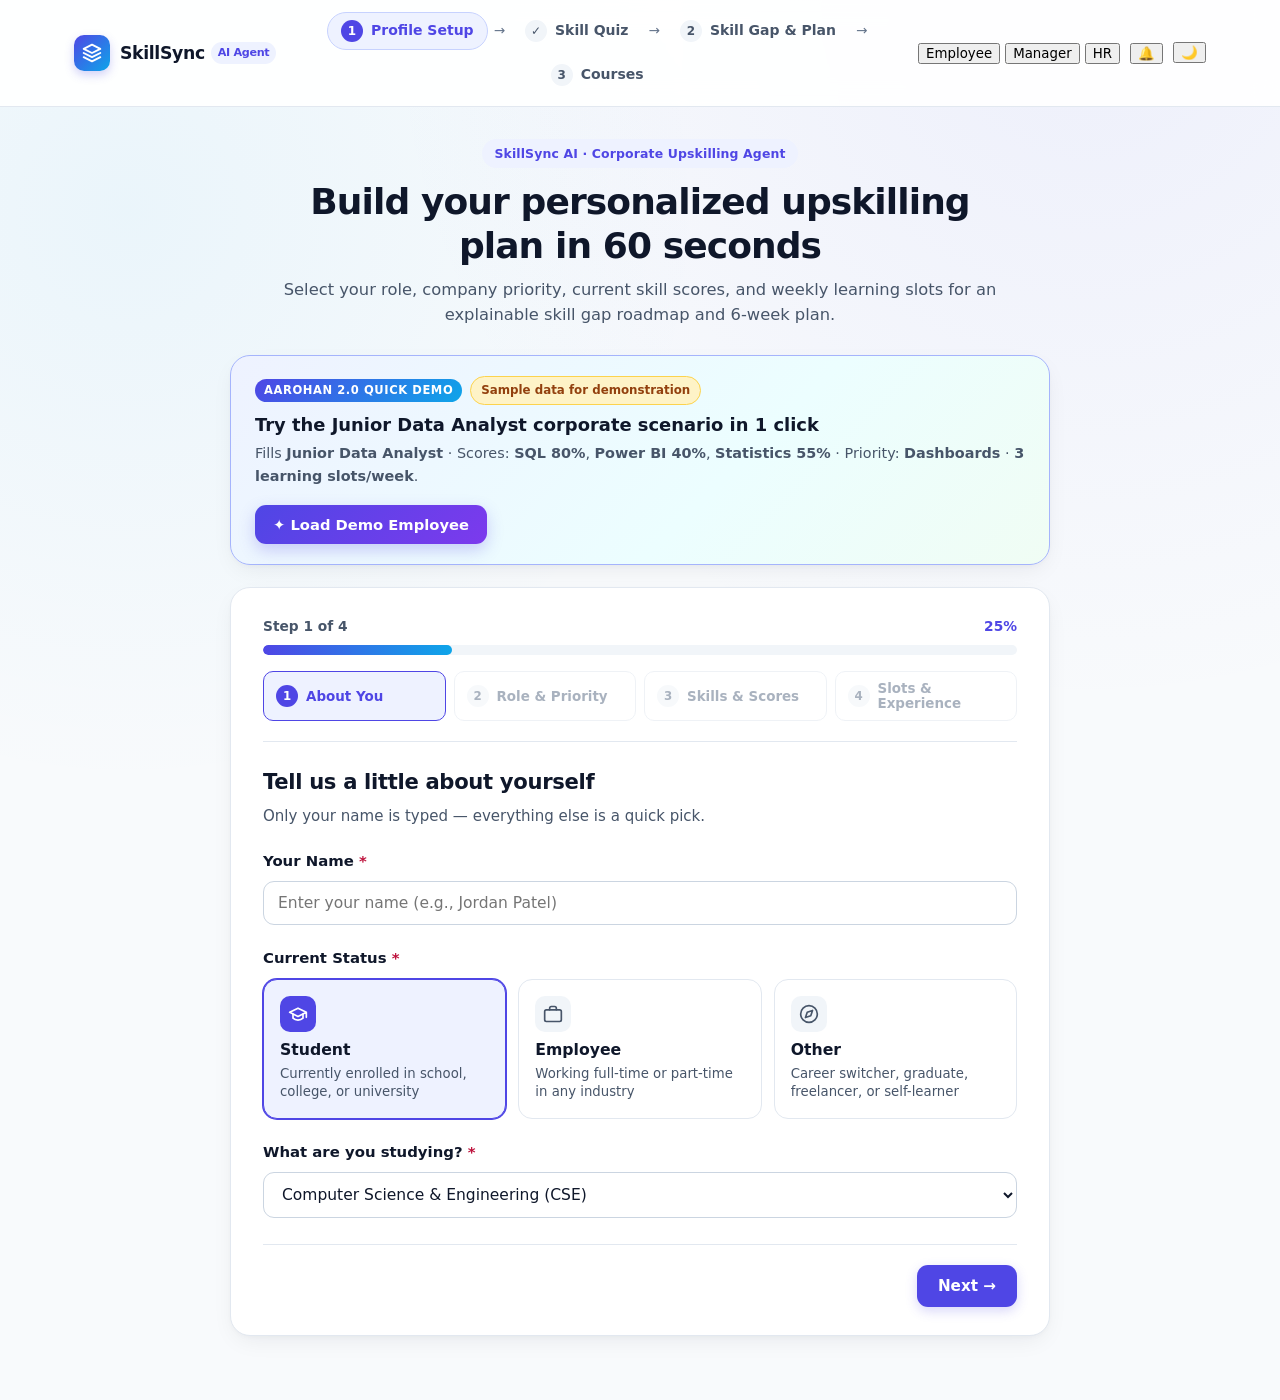
==== index.html @ c76c7904 "Initial commit" ====
<!DOCTYPE html>
<html lang="en">
  <head>
    <meta charset="UTF-8" />
    <meta name="viewport" content="width=device-width, initial-scale=1.0" />
    <title>Profile Setup — SkillSync AI</title>
    <link rel="stylesheet" href="css/styles.css" />
  </head>
  <body data-page="profile">
    <header id="app-navbar" class="app-navbar"></header>

    <main class="page-shell">
      <section class="hero-intro hero-compact">
        <div class="hero-badge">SkillSync AI · Corporate Upskilling Agent</div>
        <h1>Build your personalized upskilling plan in 60 seconds</h1>
        <p class="hero-subtitle">
          Select your role, company priority, current skill scores, and weekly learning slots
          for an explainable skill gap roadmap and 6-week plan.
        </p>
      </section>

      <!-- Demo Scenario Banner (Stage 1) -->
      <section class="demo-banner card" aria-label="Quick Demo Employee Loader">
        <div class="demo-banner-info">
          <div class="demo-banner-badges">
            <span class="demo-pill">AAROHAN 2.0 Quick Demo</span>
            <span class="sample-label-tag">Sample data for demonstration</span>
          </div>
          <h2>Try the Junior Data Analyst corporate scenario in 1 click</h2>
          <p>
            Fills <strong>Junior Data Analyst</strong> · Scores:
            <strong>SQL 80%</strong>, <strong>Power BI 40%</strong>, <strong>Statistics 55%</strong> ·
            Priority: <strong>Dashboards</strong> · <strong>3 learning slots/week</strong>.
          </p>
        </div>
        <div class="demo-banner-actions">
          <button type="button" id="btn-load-demo-employee" class="btn-demo">
            ✦ Load Demo Employee
          </button>
          <a href="quiz.html" id="btn-verify-skills-top" class="btn-secondary" hidden>
            ✓ Verify my skills
          </a>
          <a href="analyzer.html" id="btn-demo-go-gap" class="btn-primary" hidden>
            View Skill Gap &amp; Plan →
          </a>
        </div>
      </section>

      <section class="wizard-card card" aria-label="Profile Setup Wizard">
        <div class="wizard-header">
          <div class="wizard-progress-meta">
            <span id="wizard-step-counter" class="wizard-step-counter">Step 1 of 4</span>
            <span id="wizard-progress-pct" class="wizard-progress-pct">25%</span>
          </div>
          <div
            class="progress-track"
            role="progressbar"
            aria-valuemin="0"
            aria-valuemax="100"
            aria-valuenow="25"
            id="wizard-progressbar"
          >
            <div class="progress-fill" id="wizard-progress-fill" style="width: 25%"></div>
          </div>

          <div class="wizard-tabs" id="wizard-tabs" role="tablist">
            <button type="button" class="wizard-tab is-active" data-step="1">
              <span class="tab-dot">1</span>
              <span>About You</span>
            </button>
            <button type="button" class="wizard-tab" data-step="2">
              <span class="tab-dot">2</span>
              <span>Role &amp; Priority</span>
            </button>
            <button type="button" class="wizard-tab" data-step="3">
              <span class="tab-dot">3</span>
              <span>Skills &amp; Scores</span>
            </button>
            <button type="button" class="wizard-tab" data-step="4">
              <span class="tab-dot">4</span>
              <span>Slots &amp; Experience</span>
            </button>
          </div>
        </div>

        <form id="profile-wizard-form" novalidate>
          <!-- STEP 1: Name, Status & Conditional Background -->
          <div class="wizard-panel is-active" data-panel="1">
            <div class="panel-heading">
              <h2>Tell us a little about yourself</h2>
              <p>Only your name is typed — everything else is a quick pick.</p>
            </div>

            <div class="form-group">
              <label for="input-name" class="field-label">Your Name <span class="req">*</span></label>
              <input
                type="text"
                id="input-name"
                name="name"
                class="text-input"
                placeholder="Enter your name (e.g., Jordan Patel)"
                autocomplete="name"
                maxlength="80"
                required
              />
            </div>

            <div class="form-group">
              <span class="field-label">Current Status <span class="req">*</span></span>
              <div id="status-options" class="option-grid option-grid-3"></div>
            </div>

            <div class="form-group" id="background-group">
              <label for="select-background" id="background-label" class="field-label">
                What are you studying? <span class="req">*</span>
              </label>
              <select id="select-background" class="select-input" required></select>
            </div>
          </div>

          <!-- STEP 2: Target Career Role & Company Priority -->
          <div class="wizard-panel" data-panel="2" hidden>
            <div class="panel-heading">
              <h2>Target role &amp; company priority</h2>
              <p>Choose your role aim and the business priority your upskilling supports.</p>
            </div>

            <div class="form-grid-2">
              <div class="form-group">
                <label for="select-role" class="field-label">
                  Career Aim / Target Role <span class="req">*</span>
                </label>
                <select id="select-role" class="select-input" required></select>
              </div>

              <div class="form-group">
                <label for="select-priority" class="field-label">
                  Company Priority <span class="req">*</span>
                </label>
                <select id="select-priority" class="select-input" required></select>
              </div>
            </div>

            <div id="role-preview-card" class="role-preview-card" aria-live="polite"></div>
          </div>

          <!-- STEP 3: Current Skills (Chips) & Scores -->
          <div class="wizard-panel" data-panel="3" hidden>
            <div class="panel-heading">
              <h2>Select your current skills &amp; score each</h2>
              <p>
                Tap skills you already use, then rate 1–5 stars (20%–100%). Starting from zero?
                Just skip or choose &ldquo;Starting from scratch&rdquo;.
              </p>
            </div>

            <div class="skill-toolbar">
              <div id="skill-category-filters" class="filter-pills"></div>
              <button type="button" id="btn-clear-skills" class="btn-ghost-sm">
                Starting from scratch (0 skills)
              </button>
            </div>

            <div id="skills-chip-grid" class="skills-chip-grid"></div>

            <div class="ratings-section">
              <div class="ratings-header">
                <h3>Rate Your Selected Skills (1–5 / %)</h3>
                <span class="ratings-scale-hint">1 = 20% · 3 = 60% · 4 = 80% · 5 = 100%</span>
              </div>
              <div id="selected-ratings-list" class="ratings-list"></div>
            </div>
          </div>

          <!-- STEP 4: Experience & Learning Slots -->
          <div class="wizard-panel" data-panel="4" hidden>
            <div class="panel-heading">
              <h2>Experience &amp; weekly learning slots</h2>
              <p>SkillSync AI schedules your multi-week plan around your weekly learning slots.</p>
            </div>

            <div class="form-group">
              <span class="field-label">Years of Experience <span class="req">*</span></span>
              <div id="experience-options" class="option-grid option-grid-2"></div>
            </div>

            <div class="form-group">
              <span class="field-label">Learning Slots per Week <span class="req">*</span></span>
              <div id="slots-options" class="option-grid option-grid-2"></div>
            </div>

            <div id="wizard-summary-preview" class="summary-preview"></div>
          </div>

          <div id="wizard-error" class="form-error" role="alert" hidden></div>

          <div class="wizard-footer">
            <button type="button" id="btn-prev" class="btn-secondary" hidden>
              ← Back
            </button>
            <div class="wizard-footer-spacer"></div>
            <button type="button" id="btn-save-and-verify" class="btn-secondary" hidden>
              ✓ Save &amp; Verify my skills
            </button>
            <button type="button" id="btn-next" class="btn-primary">
              Next →
            </button>
          </div>
        </form>
      </section>
    </main>

    <script src="js/data.js"></script>
    <script src="js/storage.js"></script>
    <script src="js/engine.js"></script>
    <script src="js/nav.js"></script>
    <script src="js/page-profile.js"></script>
  </body>
</html>
---- css/styles.css ----
/* ==========================================================================
   SkillPath AI — Clean, Modern, Card-Based Design System
   ========================================================================== */

:root {
  --bg: #f8fafc;
  --surface: #ffffff;
  --surface-subtle: #f1f5f9;
  --surface-indigo: #eef2ff;
  --border: #e2e8f0;
  --border-strong: #cbd5e1;

  --text: #0f172a;
  --text-secondary: #475569;
  --text-muted: #64748b;

  --primary: #4f46e5;
  --primary-hover: #4338ca;
  --primary-soft: #eef2ff;
  --accent-sky: #0ea5e9;

  --strong-fg: #047857;
  --strong-bg: #ecfdf5;
  --strong-border: #a7f3d0;

  --warn-fg: #b45309;
  --warn-bg: #fffbeb;
  --warn-border: #fde68a;

  --missing-fg: #be123c;
  --missing-bg: #fff1f2;
  --missing-border: #fecdd3;

  --shadow-sm: 0 1px 2px rgba(15, 23, 42, 0.05);
  --shadow-md: 0 8px 24px -6px rgba(15, 23, 42, 0.08),
    0 2px 6px -2px rgba(15, 23, 42, 0.04);
  --radius-sm: 10px;
  --radius-md: 14px;
  --radius-lg: 20px;

  --font-sans: "Plus Jakarta Sans", "Inter", system-ui, -apple-system,
    BlinkMacSystemFont, "Segoe UI", Roboto, sans-serif;
}

*,
*::before,
*::after {
  box-sizing: border-box;
}

html {
  scroll-behavior: smooth;
}

body {
  margin: 0;
  font-family: var(--font-sans);
  color: var(--text);
  background: radial-gradient(
      circle at 85% 0%,
      rgba(99, 102, 241, 0.07),
      transparent 40%
    ),
    radial-gradient(
      circle at 10% 15%,
      rgba(14, 165, 233, 0.06),
      transparent 35%
    ),
    var(--bg);
  min-height: 100vh;
  line-height: 1.55;
  -webkit-font-smoothing: antialiased;
}

a {
  color: inherit;
}

button,
input,
select {
  font-family: inherit;
}

button:focus-visible,
a:focus-visible,
input:focus-visible,
select:focus-visible {
  outline: 2px solid var(--primary);
  outline-offset: 2px;
}

[hidden] {
  display: none !important;
}

/* ==========================================================================
   Top Navbar & Stepper
   ========================================================================== */

.app-navbar {
  position: sticky;
  top: 0;
  z-index: 40;
  background: rgba(255, 255, 255, 0.92);
  backdrop-filter: blur(12px);
  border-bottom: 1px solid var(--border);
}

.navbar-inner {
  max-width: 1180px;
  margin: 0 auto;
  padding: 12px 24px;
  display: flex;
  align-items: center;
  justify-content: space-between;
  gap: 16px;
}

.brand-link {
  display: inline-flex;
  align-items: center;
  gap: 10px;
  text-decoration: none;
  flex-shrink: 0;
}

.brand-mark {
  width: 36px;
  height: 36px;
  border-radius: 10px;
  background: linear-gradient(135deg, var(--primary), var(--accent-sky));
  color: #ffffff;
  display: grid;
  place-items: center;
  box-shadow: 0 4px 10px rgba(79, 70, 229, 0.25);
}

.brand-text {
  display: inline-flex;
  align-items: center;
  gap: 6px;
  font-size: 1.08rem;
  letter-spacing: -0.02em;
}

.brand-badge {
  font-size: 0.7rem;
  font-weight: 700;
  padding: 2px 7px;
  border-radius: 999px;
  background: var(--primary-soft);
  color: var(--primary);
}

.page-stepper {
  display: flex;
  align-items: center;
  gap: 6px;
  flex-wrap: wrap;
  justify-content: center;
}

.stepper-link {
  display: inline-flex;
  align-items: center;
  gap: 8px;
  padding: 7px 13px;
  border-radius: 999px;
  text-decoration: none;
  font-size: 0.875rem;
  font-weight: 600;
  color: var(--text-secondary);
  border: 1px solid transparent;
  transition: all 0.16s ease;
}

.stepper-link:hover {
  background: var(--surface-subtle);
  color: var(--text);
}

.stepper-link.is-active {
  background: var(--primary-soft);
  color: var(--primary);
  border-color: #c7d2fe;
}

.stepper-num {
  width: 22px;
  height: 22px;
  border-radius: 50%;
  display: grid;
  place-items: center;
  font-size: 0.75rem;
  font-weight: 700;
  background: var(--surface-subtle);
  color: var(--text-secondary);
}

.stepper-link.is-active .stepper-num {
  background: var(--primary);
  color: #ffffff;
}

.stepper-link.is-done .stepper-num {
  background: var(--strong-bg);
  color: var(--strong-fg);
  border: 1px solid var(--strong-border);
}

.stepper-arrow {
  color: var(--text-muted);
  font-size: 0.85rem;
  user-select: none;
}

.nav-actions {
  display: flex;
  align-items: center;
  gap: 10px;
  flex-shrink: 0;
}

.nav-user-pill {
  display: inline-flex;
  align-items: center;
  gap: 7px;
  padding: 6px 12px;
  border-radius: 999px;
  background: var(--surface-subtle);
  font-size: 0.8rem;
  font-weight: 600;
  color: var(--text-secondary);
  max-width: 220px;
  white-space: nowrap;
  overflow: hidden;
  text-overflow: ellipsis;
}

.nav-user-pill.is-muted {
  color: var(--text-muted);
  font-weight: 500;
}

.nav-user-dot {
  width: 8px;
  height: 8px;
  border-radius: 50%;
  background: #10b981;
  flex-shrink: 0;
}

/* ==========================================================================
   Layout Shell & Cards
   ========================================================================== */

.page-shell {
  max-width: 1180px;
  margin: 0 auto;
  padding: 32px 24px 64px;
}

.card {
  background: var(--surface);
  border: 1px solid var(--border);
  border-radius: var(--radius-lg);
  box-shadow: var(--shadow-sm);
}

.hero-intro {
  text-align: center;
  max-width: 720px;
  margin: 0 auto 28px;
}

.hero-intro h1 {
  margin: 12px 0 10px;
  font-size: clamp(1.65rem, 3vw, 2.25rem);
  line-height: 1.2;
  letter-spacing: -0.025em;
}

.hero-subtitle {
  margin: 0;
  color: var(--text-secondary);
  font-size: 1.02rem;
}

.hero-badge {
  display: inline-flex;
  align-items: center;
  gap: 6px;
  padding: 5px 12px;
  border-radius: 999px;
  background: var(--primary-soft);
  color: var(--primary);
  font-size: 0.78rem;
  font-weight: 700;
  letter-spacing: 0.01em;
}

.page-header-row {
  display: flex;
  align-items: flex-end;
  justify-content: space-between;
  gap: 20px;
  margin-bottom: 24px;
  flex-wrap: wrap;
}

.page-header-row h1 {
  margin: 10px 0 6px;
  font-size: clamp(1.55rem, 2.6vw, 2.1rem);
  line-height: 1.2;
  letter-spacing: -0.025em;
}

.page-lead {
  margin: 0;
  color: var(--text-secondary);
  font-size: 0.98rem;
}

.header-cta-group {
  display: flex;
  align-items: center;
  gap: 10px;
  flex-wrap: wrap;
}

/* ==========================================================================
   Buttons
   ========================================================================== */

.btn-primary,
.btn-secondary,
.btn-ghost-sm {
  display: inline-flex;
  align-items: center;
  justify-content: center;
  gap: 8px;
  border-radius: 11px;
  font-weight: 600;
  cursor: pointer;
  text-decoration: none;
  transition: all 0.16s ease;
  border: 1px solid transparent;
}

.btn-primary {
  background: var(--primary);
  color: #ffffff;
  padding: 11px 20px;
  font-size: 0.95rem;
  box-shadow: 0 4px 12px rgba(79, 70, 229, 0.22);
}

.btn-primary:hover:not(:disabled) {
  background: var(--primary-hover);
  transform: translateY(-1px);
}

.btn-primary:disabled {
  opacity: 0.65;
  cursor: wait;
}

.btn-secondary {
  background: var(--surface);
  color: var(--text);
  border-color: var(--border-strong);
  padding: 10px 18px;
  font-size: 0.93rem;
}

.btn-secondary:hover {
  background: var(--surface-subtle);
}

.btn-ghost-sm {
  background: transparent;
  color: var(--text-secondary);
  padding: 7px 12px;
  font-size: 0.84rem;
  border-color: var(--border);
}

.btn-ghost-sm:hover {
  background: var(--surface-subtle);
  color: var(--text);
}

/* ==========================================================================
   Progress Bars
   ========================================================================== */

.progress-track {
  width: 100%;
  height: 10px;
  border-radius: 999px;
  background: var(--surface-subtle);
  overflow: hidden;
}

.progress-track-lg {
  height: 12px;
}

.progress-fill {
  height: 100%;
  border-radius: 999px;
  background: linear-gradient(90deg, var(--primary), var(--accent-sky));
  transition: width 0.35s cubic-bezier(0.22, 1, 0.36, 1);
}

.progress-fill-emerald {
  background: linear-gradient(90deg, #10b981, #0ea5e9);
}

/* ==========================================================================
   Page 1: Wizard & Form Controls
   ========================================================================== */

.wizard-card {
  max-width: 820px;
  margin: 0 auto;
  padding: 28px 32px;
  box-shadow: var(--shadow-md);
}

.wizard-header {
  padding-bottom: 20px;
  margin-bottom: 24px;
  border-bottom: 1px solid var(--border);
}

.wizard-progress-meta {
  display: flex;
  justify-content: space-between;
  align-items: center;
  margin-bottom: 8px;
  font-size: 0.86rem;
  font-weight: 700;
}

.wizard-step-counter {
  color: var(--text-secondary);
}

.wizard-progress-pct {
  color: var(--primary);
  font-variant-numeric: tabular-nums;
}

.wizard-tabs {
  display: grid;
  grid-template-columns: repeat(4, 1fr);
  gap: 8px;
  margin-top: 16px;
}

.wizard-tab {
  display: flex;
  align-items: center;
  gap: 8px;
  padding: 9px 12px;
  border-radius: 10px;
  border: 1px solid var(--border);
  background: var(--surface);
  color: var(--text-muted);
  font-size: 0.84rem;
  font-weight: 600;
  cursor: pointer;
  transition: all 0.15s ease;
  text-align: left;
}

.wizard-tab:disabled {
  opacity: 0.55;
  cursor: not-allowed;
}

.wizard-tab.is-active {
  border-color: var(--primary);
  background: var(--primary-soft);
  color: var(--primary);
}

.wizard-tab.is-complete {
  border-color: var(--strong-border);
  background: var(--strong-bg);
  color: var(--strong-fg);
}

.tab-dot {
  width: 22px;
  height: 22px;
  border-radius: 50%;
  background: var(--surface-subtle);
  display: grid;
  place-items: center;
  font-size: 0.74rem;
  flex-shrink: 0;
}

.wizard-tab.is-active .tab-dot {
  background: var(--primary);
  color: #ffffff;
}

.wizard-tab.is-complete .tab-dot {
  background: var(--strong-fg);
  color: #ffffff;
}

.panel-heading {
  margin-bottom: 22px;
}

.panel-heading h2 {
  margin: 0 0 6px;
  font-size: 1.32rem;
  letter-spacing: -0.015em;
}

.panel-heading p {
  margin: 0;
  color: var(--text-secondary);
  font-size: 0.94rem;
}

.form-group {
  margin-bottom: 22px;
}

.field-label {
  display: block;
  margin-bottom: 8px;
  font-weight: 600;
  font-size: 0.93rem;
}

.req {
  color: var(--missing-fg);
}

.text-input,
.select-input {
  width: 100%;
  padding: 12px 14px;
  border-radius: 11px;
  border: 1px solid var(--border-strong);
  background: var(--surface);
  color: var(--text);
  font-size: 0.97rem;
  transition: border-color 0.15s ease, box-shadow 0.15s ease;
}

.text-input:focus,
.select-input:focus {
  border-color: var(--primary);
  box-shadow: 0 0 0 3px rgba(79, 70, 229, 0.12);
  outline: none;
}

.option-grid {
  display: grid;
  gap: 12px;
}

.option-grid-3 {
  grid-template-columns: repeat(3, 1fr);
}

.option-grid-2 {
  grid-template-columns: repeat(2, 1fr);
}

.choice-card {
  display: flex;
  flex-direction: column;
  align-items: flex-start;
  gap: 6px;
  padding: 16px;
  border-radius: var(--radius-md);
  border: 1.5px solid var(--border);
  background: var(--surface);
  cursor: pointer;
  text-align: left;
  transition: all 0.15s ease;
}

.choice-card:hover {
  border-color: #a5b4fc;
  background: #fafbff;
}

.choice-card.is-selected {
  border-color: var(--primary);
  background: var(--primary-soft);
  box-shadow: 0 0 0 1px var(--primary);
}

.choice-card-compact {
  padding: 14px 16px;
}

.choice-icon {
  width: 36px;
  height: 36px;
  border-radius: 10px;
  background: var(--surface-subtle);
  color: var(--text-secondary);
  display: grid;
  place-items: center;
  margin-bottom: 2px;
}

.choice-card.is-selected .choice-icon {
  background: var(--primary);
  color: #ffffff;
}

.choice-title {
  font-weight: 700;
  font-size: 0.98rem;
  color: var(--text);
}

.choice-desc {
  font-size: 0.83rem;
  color: var(--text-secondary);
  line-height: 1.4;
}

/* Role preview card */
.role-preview-card {
  margin-top: 16px;
  padding: 18px 20px;
  border-radius: var(--radius-md);
  background: linear-gradient(135deg, #f8fafc, #eef2ff);
  border: 1px solid #c7d2fe;
}

.role-preview-top {
  display: flex;
  align-items: flex-start;
  justify-content: space-between;
  gap: 12px;
  margin-bottom: 12px;
}

.role-preview-top h3 {
  margin: 6px 0 4px;
  font-size: 1.12rem;
}

.role-preview-top p {
  margin: 0;
  color: var(--text-secondary);
  font-size: 0.9rem;
}

.role-skill-count {
  padding: 5px 11px;
  border-radius: 999px;
  background: #ffffff;
  border: 1px solid #c7d2fe;
  font-size: 0.8rem;
  font-weight: 700;
  color: var(--primary);
  white-space: nowrap;
}

.role-preview-skills {
  display: flex;
  flex-wrap: wrap;
  gap: 8px;
}

.preview-skill-pill {
  padding: 5px 10px;
  border-radius: 999px;
  background: #ffffff;
  border: 1px solid var(--border);
  font-size: 0.82rem;
  font-weight: 600;
}

.preview-skill-pill em {
  font-style: normal;
  color: var(--text-muted);
  font-weight: 500;
}

.ai-mini-badge {
  display: inline-block;
  font-size: 0.72rem;
  font-weight: 700;
  text-transform: uppercase;
  letter-spacing: 0.05em;
  color: var(--primary);
  background: #e0e7ff;
  padding: 3px 9px;
  border-radius: 999px;
}

/* Skills Chips & 1-5 Star Ratings */
.skill-toolbar {
  display: flex;
  align-items: center;
  justify-content: space-between;
  gap: 12px;
  flex-wrap: wrap;
  margin-bottom: 14px;
}

.filter-pills {
  display: flex;
  flex-wrap: wrap;
  gap: 6px;
}

.filter-pill {
  padding: 6px 12px;
  border-radius: 999px;
  border: 1px solid var(--border);
  background: var(--surface);
  color: var(--text-secondary);
  font-size: 0.82rem;
  font-weight: 600;
  cursor: pointer;
  transition: all 0.14s ease;
}

.filter-pill:hover {
  background: var(--surface-subtle);
}

.filter-pill.is-active {
  background: var(--text);
  color: #ffffff;
  border-color: var(--text);
}

.skills-chip-grid {
  display: flex;
  flex-wrap: wrap;
  gap: 9px;
  margin-bottom: 24px;
}

.skill-chip {
  display: inline-flex;
  align-items: center;
  gap: 7px;
  padding: 9px 14px;
  border-radius: 999px;
  border: 1.5px solid var(--border);
  background: var(--surface);
  color: var(--text);
  font-size: 0.88rem;
  font-weight: 600;
  cursor: pointer;
  transition: all 0.14s ease;
}

.skill-chip:hover {
  border-color: #a5b4fc;
  background: #fafbff;
}

.skill-chip.is-selected {
  background: var(--primary);
  color: #ffffff;
  border-color: var(--primary);
}

.chip-check {
  font-weight: 700;
  font-size: 0.85rem;
}

.chip-goal-dot {
  font-size: 0.72rem;
  color: #f59e0b;
}

.skill-chip.is-selected .chip-goal-dot {
  color: #fde68a;
}

.ratings-section {
  padding-top: 18px;
  border-top: 1px solid var(--border);
}

.ratings-header {
  display: flex;
  align-items: baseline;
  justify-content: space-between;
  gap: 10px;
  flex-wrap: wrap;
  margin-bottom: 12px;
}

.ratings-header h3 {
  margin: 0;
  font-size: 1rem;
}

.ratings-scale-hint {
  font-size: 0.82rem;
  color: var(--text-muted);
}

.ratings-list {
  display: flex;
  flex-direction: column;
  gap: 10px;
}

.ratings-empty {
  padding: 16px;
  border-radius: var(--radius-md);
  background: var(--surface-subtle);
  color: var(--text-secondary);
  font-size: 0.9rem;
}

.rating-row {
  display: flex;
  align-items: center;
  justify-content: space-between;
  gap: 12px;
  padding: 12px 16px;
  border-radius: var(--radius-md);
  border: 1px solid var(--border);
  background: #fcfdff;
  flex-wrap: wrap;
}

.rating-skill-info {
  display: flex;
  align-items: center;
  gap: 10px;
  flex-wrap: wrap;
}

.rating-skill-name {
  font-weight: 700;
  font-size: 0.95rem;
}

.rating-level-badge {
  font-size: 0.78rem;
  font-weight: 600;
  padding: 3px 9px;
  border-radius: 999px;
  background: var(--primary-soft);
  color: var(--primary);
  font-variant-numeric: tabular-nums;
}

.rating-controls {
  display: flex;
  align-items: center;
  gap: 10px;
}

.star-group {
  display: inline-flex;
  gap: 4px;
}

.star-btn {
  width: 34px;
  height: 34px;
  border-radius: 8px;
  border: 1px solid var(--border);
  background: var(--surface);
  color: #cbd5e1;
  font-size: 1.15rem;
  cursor: pointer;
  display: grid;
  place-items: center;
  transition: all 0.12s ease;
}

.star-btn:hover {
  border-color: #fbbf24;
  transform: scale(1.06);
}

.star-btn.is-filled {
  color: #f59e0b;
  background: #fffbeb;
  border-color: #fde68a;
}

.rating-remove-btn {
  width: 28px;
  height: 28px;
  border-radius: 8px;
  border: 1px solid transparent;
  background: transparent;
  color: var(--text-muted);
  cursor: pointer;
  font-size: 0.85rem;
}

.rating-remove-btn:hover {
  background: var(--missing-bg);
  color: var(--missing-fg);
}

.summary-preview {
  margin-top: 8px;
  padding: 16px 18px;
  border-radius: var(--radius-md);
  background: var(--surface-indigo);
  border: 1px solid #c7d2fe;
}

.summary-preview-badge {
  font-size: 0.74rem;
  font-weight: 700;
  text-transform: uppercase;
  letter-spacing: 0.05em;
  color: var(--primary);
  margin-bottom: 4px;
}

.summary-preview p {
  margin: 0;
  font-size: 0.93rem;
  color: var(--text);
}

.form-error {
  margin-top: 14px;
  padding: 11px 14px;
  border-radius: 10px;
  background: var(--missing-bg);
  border: 1px solid var(--missing-border);
  color: var(--missing-fg);
  font-size: 0.9rem;
  font-weight: 600;
}

.wizard-footer {
  display: flex;
  align-items: center;
  gap: 12px;
  margin-top: 26px;
  padding-top: 20px;
  border-top: 1px solid var(--border);
}

.wizard-footer-spacer {
  flex: 1;
}

/* ==========================================================================
   Page 2: Skill Gap Analyzer, KPIs, Charts & Visual Roadmap
   ========================================================================== */

.empty-state-card {
  max-width: 560px;
  margin: 40px auto;
  padding: 40px 32px;
  text-align: center;
}

.empty-icon {
  font-size: 2.6rem;
  margin-bottom: 10px;
}

.empty-state-card h2 {
  margin: 0 0 8px;
}

.empty-state-card p {
  margin: 0 0 24px;
  color: var(--text-secondary);
}

.empty-actions {
  display: flex;
  justify-content: center;
  gap: 12px;
  flex-wrap: wrap;
}

.overall-progress-card,
.dashboard-card {
  padding: 22px 24px;
  margin-bottom: 20px;
}

.overall-progress-top {
  display: flex;
  align-items: center;
  justify-content: space-between;
  gap: 12px;
  margin-bottom: 12px;
}

.overall-progress-top h2 {
  margin: 4px 0 0;
  font-size: 1.2rem;
}

.mini-label {
  font-size: 0.76rem;
  font-weight: 700;
  text-transform: uppercase;
  letter-spacing: 0.05em;
  color: var(--text-muted);
}

.overall-pct-pill {
  padding: 6px 14px;
  border-radius: 999px;
  background: var(--strong-bg);
  color: var(--strong-fg);
  border: 1px solid var(--strong-border);
  font-weight: 800;
  font-size: 1rem;
  font-variant-numeric: tabular-nums;
}

.overall-progress-caption {
  margin: 10px 0 0;
  color: var(--text-secondary);
  font-size: 0.9rem;
}

.kpi-grid {
  display: grid;
  grid-template-columns: repeat(4, 1fr);
  gap: 16px;
  margin-bottom: 20px;
}

.kpi-card {
  padding: 18px 20px;
}

.kpi-label {
  display: block;
  font-size: 0.8rem;
  font-weight: 700;
  text-transform: uppercase;
  letter-spacing: 0.04em;
  color: var(--text-muted);
  margin-bottom: 8px;
}

.kpi-value {
  display: block;
  font-size: 1.7rem;
  font-weight: 800;
  letter-spacing: -0.02em;
  line-height: 1.15;
  font-variant-numeric: tabular-nums;
}

.kpi-sub {
  display: block;
  margin-top: 5px;
  font-size: 0.84rem;
  color: var(--text-secondary);
}

.ai-insight-card {
  display: flex;
  align-items: flex-start;
  gap: 16px;
  padding: 20px 24px;
  margin-bottom: 20px;
  background: linear-gradient(135deg, #ffffff, #f5f7ff);
  border-color: #c7d2fe;
}

.ai-insight-icon {
  width: 40px;
  height: 40px;
  border-radius: 12px;
  background: linear-gradient(135deg, var(--primary), #7c3aed);
  color: #ffffff;
  display: grid;
  place-items: center;
  font-size: 1.15rem;
  flex-shrink: 0;
}

.ai-insight-body h2 {
  margin: 6px 0 6px;
  font-size: 1.12rem;
}

.ai-insight-body p {
  margin: 0;
  color: var(--text-secondary);
  font-size: 0.95rem;
}

.analyzer-grid {
  display: grid;
  grid-template-columns: 1fr 1.18fr;
  gap: 20px;
  align-items: start;
}

.chart-card,
.roadmap-card {
  padding: 24px;
}

.card-header-row {
  display: flex;
  align-items: flex-start;
  justify-content: space-between;
  gap: 12px;
  margin-bottom: 18px;
  flex-wrap: wrap;
}

.card-header-row h2 {
  margin: 0 0 4px;
  font-size: 1.16rem;
}

.card-sub {
  margin: 0;
  font-size: 0.87rem;
  color: var(--text-secondary);
}

.chart-toggle {
  display: inline-flex;
  padding: 3px;
  border-radius: 10px;
  background: var(--surface-subtle);
  border: 1px solid var(--border);
}

.toggle-btn {
  padding: 6px 12px;
  border-radius: 8px;
  border: none;
  background: transparent;
  color: var(--text-secondary);
  font-size: 0.82rem;
  font-weight: 700;
  cursor: pointer;
}

.toggle-btn.is-active {
  background: #ffffff;
  color: var(--primary);
  box-shadow: var(--shadow-sm);
}

/* Radar SVG */
.radar-wrapper {
  display: flex;
  flex-direction: column;
  align-items: center;
}

.radar-svg {
  width: 100%;
  max-width: 520px;
  height: auto;
  overflow: visible;
}

.radar-grid-ring {
  fill: none;
  stroke: var(--border);
  stroke-width: 1;
}

.radar-ring-label {
  fill: var(--text-muted);
  font-size: 10px;
  font-weight: 600;
}

.radar-axis {
  stroke: var(--border);
  stroke-width: 1;
}

.radar-axis-label {
  fill: var(--text);
  font-size: 11.5px;
  font-weight: 700;
}

.radar-axis-label.is-strong {
  fill: var(--strong-fg);
}

.radar-axis-label.is-missing {
  fill: var(--missing-fg);
}

.radar-area-required {
  fill: rgba(79, 70, 229, 0.12);
  stroke: var(--primary);
  stroke-width: 2;
  stroke-dasharray: 5 4;
}

.radar-area-current {
  fill: rgba(16, 185, 129, 0.24);
  stroke: #059669;
  stroke-width: 2.4;
}

.radar-dot {
  cursor: pointer;
  transition: r 0.15s ease;
}

.radar-dot-required {
  fill: var(--primary);
  stroke: #ffffff;
  stroke-width: 1.5;
}

.radar-dot-current {
  fill: #059669;
  stroke: #ffffff;
  stroke-width: 1.8;
}

.chart-legend {
  display: flex;
  align-items: center;
  justify-content: center;
  gap: 18px;
  flex-wrap: wrap;
  margin-top: 8px;
  font-size: 0.83rem;
  color: var(--text-secondary);
  font-weight: 600;
}

.legend-item {
  display: inline-flex;
  align-items: center;
  gap: 7px;
}

.legend-swatch {
  width: 12px;
  height: 12px;
  border-radius: 3px;
}

.swatch-current {
  background: #10b981;
}

.swatch-required {
  background: rgba(79, 70, 229, 0.22);
  border: 1.5px dashed var(--primary);
}

.radar-readout {
  margin-top: 10px;
  padding: 8px 12px;
  border-radius: 9px;
  background: var(--surface-subtle);
  font-size: 0.83rem;
  color: var(--text-secondary);
  text-align: center;
  width: 100%;
}

/* Bar Chart */
.barchart-wrapper {
  display: flex;
  flex-direction: column;
  gap: 14px;
}

.bar-row-meta {
  display: flex;
  justify-content: space-between;
  align-items: center;
  margin-bottom: 5px;
  font-size: 0.88rem;
}

.bar-skill-name {
  font-weight: 700;
}

.bar-skill-nums {
  font-variant-numeric: tabular-nums;
  font-weight: 600;
}

.bar-skill-nums .muted {
  color: var(--text-muted);
  font-weight: 400;
}

.bar-track {
  position: relative;
  height: 14px;
  border-radius: 999px;
  background: var(--surface-subtle);
  overflow: visible;
}

.bar-required-fill {
  position: absolute;
  inset: 0 auto 0 0;
  border-radius: 999px;
  background: rgba(79, 70, 229, 0.16);
  border: 1px dashed rgba(79, 70, 229, 0.55);
}

.bar-current-fill {
  position: absolute;
  inset: 2px auto 2px 2px;
  border-radius: 999px;
  background: #10b981;
  transition: width 0.3s ease;
}

.bar-current-fill.status-needs_improvement {
  background: #f59e0b;
}

.bar-current-fill.status-missing {
  background: #f43f5e;
}

.bar-required-marker {
  position: absolute;
  top: -3px;
  bottom: -3px;
  width: 2.5px;
  background: var(--primary);
  border-radius: 2px;
  z-index: 2;
}

/* Status Pills */
.status-legend-inline {
  display: flex;
  gap: 6px;
  flex-wrap: wrap;
}

.status-pill {
  display: inline-flex;
  align-items: center;
  padding: 3px 10px;
  border-radius: 999px;
  font-size: 0.76rem;
  font-weight: 700;
  white-space: nowrap;
}

.status-strong {
  background: var(--strong-bg);
  color: var(--strong-fg);
  border: 1px solid var(--strong-border);
}

.status-needs_improvement {
  background: var(--warn-bg);
  color: var(--warn-fg);
  border: 1px solid var(--warn-border);
}

.status-missing {
  background: var(--missing-bg);
  color: var(--missing-fg);
  border: 1px solid var(--missing-border);
}

/* Visual Learning Roadmap */
.roadmap-list {
  list-style: none;
  margin: 0;
  padding: 0;
  display: flex;
  flex-direction: column;
  gap: 12px;
}

.roadmap-step {
  display: flex;
  gap: 14px;
  padding: 15px 16px;
  border-radius: var(--radius-md);
  border: 1px solid var(--border);
  background: #fcfdff;
  transition: border-color 0.15s ease;
}

.roadmap-step.status-border-strong {
  background: #f8fffc;
  border-color: var(--strong-border);
}

.roadmap-step-rail {
  display: flex;
  flex-direction: column;
  align-items: center;
  flex-shrink: 0;
}

.roadmap-step-num {
  width: 30px;
  height: 30px;
  border-radius: 50%;
  display: grid;
  place-items: center;
  font-size: 0.82rem;
  font-weight: 800;
  flex-shrink: 0;
}

.status-dot-strong {
  background: var(--strong-bg);
  color: var(--strong-fg);
  border: 1.5px solid var(--strong-border);
}

.status-dot-needs_improvement {
  background: var(--warn-bg);
  color: var(--warn-fg);
  border: 1.5px solid var(--warn-border);
}

.status-dot-missing {
  background: var(--missing-bg);
  color: var(--missing-fg);
  border: 1.5px solid var(--missing-border);
}

.roadmap-step-body {
  flex: 1;
  min-width: 0;
}

.roadmap-step-top {
  display: flex;
  align-items: flex-start;
  justify-content: space-between;
  gap: 10px;
  flex-wrap: wrap;
}

.roadmap-title-group {
  display: flex;
  align-items: center;
  gap: 8px;
  flex-wrap: wrap;
}

.roadmap-step-tag {
  font-size: 0.74rem;
  font-weight: 700;
  text-transform: uppercase;
  color: var(--text-muted);
  letter-spacing: 0.04em;
}

.roadmap-step-top h3 {
  margin: 0;
  font-size: 1.03rem;
}

.roadmap-why {
  margin: 6px 0 10px;
  color: var(--text-secondary);
  font-size: 0.88rem;
}

.roadmap-meter-row {
  display: flex;
  align-items: center;
  gap: 12px;
  flex-wrap: wrap;
}

.roadmap-mini-track {
  flex: 1;
  min-width: 90px;
  max-width: 150px;
  height: 7px;
  border-radius: 999px;
  background: var(--surface-subtle);
  overflow: hidden;
}

.roadmap-mini-fill {
  height: 100%;
  border-radius: 999px;
}

.roadmap-mini-fill.status-strong {
  background: #10b981;
  border: none;
}

.roadmap-mini-fill.status-needs_improvement {
  background: #f59e0b;
  border: none;
}

.roadmap-mini-fill.status-missing {
  background: #f43f5e;
  border: none;
}

.roadmap-levels {
  font-size: 0.81rem;
  color: var(--text-secondary);
  font-variant-numeric: tabular-nums;
}

.roadmap-course-link {
  margin-left: auto;
  font-size: 0.82rem;
  font-weight: 700;
  color: var(--primary);
  text-decoration: none;
}

.roadmap-course-link:hover {
  text-decoration: underline;
}

.roadmap-done-note {
  margin-left: auto;
  font-size: 0.81rem;
  font-weight: 600;
  color: var(--strong-fg);
}

.roadmap-bottom-cta {
  margin-top: 20px;
  padding-top: 18px;
  border-top: 1px solid var(--border);
  display: flex;
  align-items: center;
  justify-content: space-between;
  gap: 14px;
  flex-wrap: wrap;
}

.roadmap-bottom-cta p {
  margin: 0;
  font-size: 0.9rem;
  color: var(--text-secondary);
}

/* ==========================================================================
   Page 3: Courses, Dashboard & Progress Controls
   ========================================================================== */

.dashboard-top {
  display: grid;
  grid-template-columns: 1.2fr 1.3fr;
  gap: 24px;
  align-items: center;
}

.dashboard-stats {
  display: grid;
  grid-template-columns: repeat(3, 1fr);
  gap: 12px;
}

.dash-stat {
  padding: 14px 16px;
  border-radius: var(--radius-md);
  background: var(--surface-subtle);
  border: 1px solid var(--border);
}

.dash-stat-label {
  display: block;
  font-size: 0.75rem;
  font-weight: 700;
  text-transform: uppercase;
  letter-spacing: 0.04em;
  color: var(--text-muted);
}

.dash-stat-num {
  display: block;
  margin-top: 4px;
  font-size: 1.35rem;
  font-weight: 800;
  font-variant-numeric: tabular-nums;
}

.dash-stat-sub {
  display: block;
  margin-top: 2px;
  font-size: 0.79rem;
  color: var(--text-secondary);
}

.skill-readiness-strip {
  margin-top: 18px;
  padding-top: 16px;
  border-top: 1px solid var(--border);
  display: flex;
  align-items: center;
  gap: 10px;
  flex-wrap: wrap;
}

.strip-label {
  font-size: 0.82rem;
  font-weight: 700;
  color: var(--text-secondary);
}

.dash-skill-pills {
  display: flex;
  flex-wrap: wrap;
  gap: 7px;
}

.readiness-pill {
  padding: 4px 11px;
  border-radius: 999px;
  font-size: 0.8rem;
  font-weight: 700;
  text-decoration: none;
  transition: transform 0.12s ease;
}

.readiness-pill:hover {
  transform: translateY(-1px);
}

/* Filter Toolbar */
.filter-toolbar-card {
  padding: 14px 20px;
  margin-bottom: 20px;
  display: flex;
  align-items: center;
  justify-content: space-between;
  gap: 14px;
  flex-wrap: wrap;
}

.filter-group {
  display: flex;
  align-items: center;
  gap: 10px;
  flex-wrap: wrap;
}

.filter-group-label {
  font-size: 0.84rem;
  font-weight: 700;
  color: var(--text-secondary);
}

.filter-selects {
  display: flex;
  align-items: center;
  gap: 12px;
  flex-wrap: wrap;
}

.inline-filter-label {
  display: inline-flex;
  align-items: center;
  gap: 7px;
  font-size: 0.83rem;
  font-weight: 600;
  color: var(--text-secondary);
}

.select-compact {
  padding: 7px 10px;
  border-radius: 9px;
  border: 1px solid var(--border-strong);
  background: var(--surface);
  color: var(--text);
  font-size: 0.84rem;
  font-weight: 600;
}

/* Course Groups & Cards */
.course-groups {
  display: flex;
  flex-direction: column;
  gap: 20px;
}

.skill-course-group {
  padding: 24px;
}

.skill-course-group.is-skill-done {
  border-color: var(--strong-border);
  background: linear-gradient(180deg, #f8fffc, #ffffff 30%);
}

.skill-group-header {
  display: flex;
  align-items: center;
  justify-content: space-between;
  gap: 14px;
  margin-bottom: 18px;
  flex-wrap: wrap;
}

.skill-group-title-wrap {
  display: flex;
  align-items: center;
  gap: 12px;
}

.skill-group-kicker {
  font-size: 0.78rem;
  font-weight: 700;
  text-transform: uppercase;
  letter-spacing: 0.04em;
  color: var(--text-muted);
}

.skill-group-title {
  margin: 2px 0 0;
  font-size: 1.22rem;
}

.skill-group-badges {
  display: flex;
  align-items: center;
  gap: 8px;
  flex-wrap: wrap;
}

.course-count-chip {
  font-size: 0.8rem;
  font-weight: 600;
  color: var(--text-secondary);
  background: var(--surface-subtle);
  padding: 4px 10px;
  border-radius: 999px;
}

.courses-grid {
  display: grid;
  grid-template-columns: repeat(auto-fill, minmax(310px, 1fr));
  gap: 16px;
}

.course-card {
  display: flex;
  flex-direction: column;
  gap: 12px;
  padding: 18px;
  border-radius: var(--radius-md);
  border: 1.5px solid var(--border);
  background: var(--surface);
  transition: border-color 0.16s ease, box-shadow 0.16s ease;
}

.course-card:hover {
  border-color: #c7d2fe;
  box-shadow: var(--shadow-sm);
}

.course-card.state-in_progress {
  border-color: var(--warn-border);
  background: #fffefb;
}

.course-card.state-completed {
  border-color: var(--strong-border);
  background: #f8fffc;
}

.course-card-top {
  display: flex;
  align-items: center;
  justify-content: space-between;
  gap: 8px;
}

.platform-badge {
  font-size: 0.75rem;
  font-weight: 700;
  padding: 4px 10px;
  border-radius: 999px;
  background: var(--surface-subtle);
  color: var(--text);
}

.platform-cs50-harvard {
  background: #fef2f2;
  color: #991b1b;
}

.platform-coursera {
  background: #eff6ff;
  color: #1d4ed8;
}

.platform-freecodecamp {
  background: #f0fdf4;
  color: #166534;
}

.platform-youtube {
  background: #fff1f2;
  color: #be123c;
}

.platform-edx {
  background: #f5f3ff;
  color: #6d28d9;
}

.platform-udemy {
  background: #faf5ff;
  color: #7e22ce;
}

.price-badge {
  font-size: 0.74rem;
  font-weight: 700;
  padding: 3px 9px;
  border-radius: 999px;
}

.badge-free {
  background: var(--strong-bg);
  color: var(--strong-fg);
}

.badge-paid {
  background: #f1f5f9;
  color: var(--text-secondary);
}

.course-title {
  margin: 0;
  font-size: 1.01rem;
  line-height: 1.38;
  flex: 1;
}

.course-meta-row {
  display: flex;
  align-items: center;
  gap: 10px;
  flex-wrap: wrap;
}

.course-meta-chip {
  font-size: 0.81rem;
  font-weight: 600;
  color: var(--text-secondary);
  background: var(--surface-subtle);
  padding: 4px 9px;
  border-radius: 8px;
}

.course-status-control {
  display: grid;
  grid-template-columns: repeat(3, 1fr);
  gap: 4px;
  padding: 4px;
  border-radius: 10px;
  background: var(--surface-subtle);
  border: 1px solid var(--border);
}

.status-seg-btn {
  padding: 7px 6px;
  border: none;
  border-radius: 7px;
  background: transparent;
  color: var(--text-secondary);
  font-size: 0.76rem;
  font-weight: 700;
  cursor: pointer;
  transition: all 0.14s ease;
}

.status-seg-btn:hover {
  color: var(--text);
}

.status-seg-btn.is-active.state-not_started {
  background: #ffffff;
  color: var(--text);
  box-shadow: var(--shadow-sm);
}

.status-seg-btn.is-active.state-in_progress {
  background: var(--warn-bg);
  color: var(--warn-fg);
  box-shadow: var(--shadow-sm);
}

.status-seg-btn.is-active.state-completed {
  background: var(--strong-fg);
  color: #ffffff;
  box-shadow: var(--shadow-sm);
}

.course-card-footer {
  display: flex;
  justify-content: flex-end;
  padding-top: 4px;
}

.btn-start-course {
  display: inline-flex;
  align-items: center;
  justify-content: center;
  width: 100%;
  padding: 10px 14px;
  border-radius: 10px;
  background: var(--primary-soft);
  color: var(--primary);
  font-weight: 700;
  font-size: 0.88rem;
  text-decoration: none;
  border: 1px solid #c7d2fe;
  transition: all 0.14s ease;
}

.btn-start-course:hover {
  background: var(--primary);
  color: #ffffff;
  border-color: var(--primary);
}

.empty-filter-card {
  padding: 32px;
  text-align: center;
  color: var(--text-secondary);
}

/* ==========================================================================
   Toast Notifications
   ========================================================================== */

.toast-container {
  position: fixed;
  right: 20px;
  bottom: 20px;
  z-index: 60;
  display: flex;
  flex-direction: column;
  gap: 8px;
}

.toast {
  padding: 12px 18px;
  border-radius: 12px;
  background: var(--text);
  color: #ffffff;
  font-size: 0.88rem;
  font-weight: 600;
  box-shadow: var(--shadow-md);
  opacity: 0;
  transform: translateY(8px);
  transition: all 0.22s ease;
}

.toast.is-visible {
  opacity: 1;
  transform: translateY(0);
}

.toast-success {
  background: #065f46;
}

/* ==========================================================================
   Responsive Breakpoints
   ========================================================================== */

@media (max-width: 980px) {
  .navbar-inner {
    flex-wrap: wrap;
    padding: 12px 16px;
  }

  .page-stepper {
    order: 3;
    width: 100%;
    padding-top: 8px;
    border-top: 1px solid var(--border);
  }

  .kpi-grid {
    grid-template-columns: repeat(2, 1fr);
  }

  .analyzer-grid {
    grid-template-columns: 1fr;
  }

  .dashboard-top {
    grid-template-columns: 1fr;
  }
}

@media (max-width: 640px) {
  .page-shell {
    padding: 20px 14px 48px;
  }

  .wizard-card {
    padding: 20px 18px;
  }

  .wizard-tabs {
    grid-template-columns: repeat(2, 1fr);
  }

  .option-grid-3,
  .option-grid-2,
  .kpi-grid,
  .dashboard-stats {
    grid-template-columns: 1fr;
  }

  .stepper-arrow {
    display: none;
  }

  .stepper-link {
    padding: 6px 10px;
    font-size: 0.8rem;
  }

  .nav-user-pill {
    display: none;
  }

  .courses-grid {
    grid-template-columns: 1fr;
  }
}

.nowrap {
  white-space: nowrap;
}

/* ==========================================================================
   SkillSync AI Stage 1 Enhancements: Vibrant Cards, Demo Banner, 6-Week Plan,
   Explainable "Why this course?" Boxes & Platform Badges
   ========================================================================== */

.badge-cluster {
  display: flex;
  align-items: center;
  gap: 8px;
  flex-wrap: wrap;
}

.sample-label-tag {
  display: inline-flex;
  align-items: center;
  padding: 4px 10px;
  border-radius: 999px;
  font-size: 0.74rem;
  font-weight: 700;
  background: #fef3c7;
  color: #92400e;
  border: 1px solid #fcd34d;
}

.demo-nav-chip {
  font-size: 0.68rem;
  font-weight: 800;
  padding: 2px 7px;
  border-radius: 999px;
  background: #fef3c7;
  color: #92400e;
}

.ai-source-pill {
  display: inline-flex;
  align-items: center;
  padding: 4px 10px;
  border-radius: 999px;
  font-size: 0.74rem;
  font-weight: 700;
  background: #eef2ff;
  color: var(--primary);
  border: 1px solid #c7d2fe;
}

.demo-banner {
  max-width: 820px;
  margin: 0 auto 22px;
  padding: 20px 24px;
  display: flex;
  align-items: center;
  justify-content: space-between;
  gap: 18px;
  flex-wrap: wrap;
  background: linear-gradient(135deg, #eef2ff 0%, #ecfeff 60%, #f0fdf4 100%);
  border: 1.5px solid #a5b4fc;
  box-shadow: var(--shadow-md);
  animation: fadeSlideIn 0.35s ease;
}

.demo-banner-badges {
  display: flex;
  align-items: center;
  gap: 8px;
  flex-wrap: wrap;
  margin-bottom: 6px;
}

.demo-pill {
  font-size: 0.72rem;
  font-weight: 800;
  text-transform: uppercase;
  letter-spacing: 0.05em;
  padding: 3px 9px;
  border-radius: 999px;
  background: linear-gradient(135deg, #4f46e5, #0ea5e9);
  color: #ffffff;
}

.demo-banner-info h2 {
  margin: 0 0 4px;
  font-size: 1.12rem;
}

.demo-banner-info p {
  margin: 0;
  color: var(--text-secondary);
  font-size: 0.9rem;
}

.demo-banner-actions {
  display: flex;
  align-items: center;
  gap: 10px;
  flex-wrap: wrap;
}

.btn-demo {
  display: inline-flex;
  align-items: center;
  justify-content: center;
  gap: 8px;
  padding: 11px 18px;
  border-radius: 11px;
  border: none;
  background: linear-gradient(135deg, #4f46e5, #7c3aed);
  color: #ffffff;
  font-size: 0.92rem;
  font-weight: 700;
  cursor: pointer;
  box-shadow: 0 6px 16px rgba(79, 70, 229, 0.25);
  transition: transform 0.15s ease, box-shadow 0.15s ease;
}

.btn-demo:hover {
  transform: translateY(-1px);
  box-shadow: 0 8px 20px rgba(79, 70, 229, 0.32);
}

.form-grid-2 {
  display: grid;
  grid-template-columns: repeat(2, 1fr);
  gap: 14px;
}

.summary-preview-top {
  display: flex;
  align-items: center;
  justify-content: space-between;
  gap: 10px;
  flex-wrap: wrap;
  margin-bottom: 4px;
}

.is-priority-pill {
  border-color: #a5b4fc;
  background: #eef2ff;
}

.mini-priority-dot {
  margin-left: 4px;
  font-size: 0.72rem;
  font-weight: 700;
  color: #4f46e5;
}

.priority-badge {
  display: inline-flex;
  align-items: center;
  padding: 3px 10px;
  border-radius: 999px;
  font-size: 0.74rem;
  font-weight: 700;
  background: linear-gradient(135deg, #eef2ff, #e0f2fe);
  color: #3730a3;
  border: 1px solid #a5b4fc;
}

/* 6-Week Upskilling Plan */
.plan-section-card {
  padding: 24px;
  margin-bottom: 20px;
  border-color: #c7d2fe;
}

.six-week-grid {
  display: grid;
  grid-template-columns: repeat(3, 1fr);
  gap: 16px;
}

.plan-week-card {
  display: flex;
  flex-direction: column;
  gap: 8px;
  padding: 18px;
  border-radius: var(--radius-md);
  border: 1.5px solid var(--border);
  background: linear-gradient(180deg, #fcfdff, #ffffff);
  transition: transform 0.16s ease, box-shadow 0.16s ease;
}

.plan-week-card:hover {
  transform: translateY(-2px);
  box-shadow: var(--shadow-sm);
}

.plan-week-card.status-border-strong {
  border-color: var(--strong-border);
  background: #f8fffc;
}

.plan-week-top {
  display: flex;
  align-items: center;
  justify-content: space-between;
  gap: 8px;
  flex-wrap: wrap;
}

.week-pill {
  font-size: 0.76rem;
  font-weight: 800;
  padding: 4px 10px;
  border-radius: 999px;
  background: var(--primary);
  color: #ffffff;
}

.plan-week-card h3 {
  margin: 4px 0 0;
  font-size: 1.08rem;
}

.plan-week-target {
  margin: 0;
  font-size: 0.85rem;
  font-weight: 700;
  color: var(--primary);
}

.plan-week-desc {
  margin: 0;
  font-size: 0.86rem;
  color: var(--text-secondary);
  flex: 1;
}

.plan-week-footer {
  display: flex;
  align-items: center;
  justify-content: space-between;
  gap: 8px;
  padding-top: 10px;
  border-top: 1px solid var(--border);
  margin-top: 4px;
}

.slots-chip {
  font-size: 0.78rem;
  font-weight: 700;
  color: var(--text-secondary);
}

.bar-gap-tag {
  margin-left: 6px;
  font-size: 0.74rem;
  font-weight: 700;
  color: var(--warn-fg);
}

.bar-ok-tag {
  margin-left: 6px;
  font-size: 0.74rem;
  font-weight: 700;
  color: var(--strong-fg);
}

/* Explainable "Why this course?" Callout */
.course-badge-right {
  display: flex;
  align-items: center;
  gap: 6px;
}

.capstone-badge {
  font-size: 0.72rem;
  font-weight: 700;
  padding: 3px 8px;
  border-radius: 999px;
  background: #ede9fe;
  color: #5b21b6;
}

.course-why-box {
  padding: 10px 12px;
  border-radius: 10px;
  background: linear-gradient(135deg, #f5f7ff, #f0f9ff);
  border: 1px solid #dbeafe;
}

.course-why-label {
  display: block;
  font-size: 0.72rem;
  font-weight: 800;
  text-transform: uppercase;
  letter-spacing: 0.04em;
  color: var(--primary);
  margin-bottom: 3px;
}

.course-why-text {
  margin: 0;
  font-size: 0.84rem;
  color: var(--text);
  line-height: 1.45;
}

.platform-microsoft-learn {
  background: #e0f2fe;
  color: #0369a1;
}

.platform-khan-academy {
  background: #ecfdf5;
  color: #047857;
}

@keyframes fadeSlideIn {
  from {
    opacity: 0;
    transform: translateY(6px);
  }
  to {
    opacity: 1;
    transform: translateY(0);
  }
}

@media (max-width: 980px) {
  .six-week-grid {
    grid-template-columns: 1fr;
  }
}

@media (max-width: 640px) {
  .form-grid-2 {
    grid-template-columns: 1fr;
  }
}
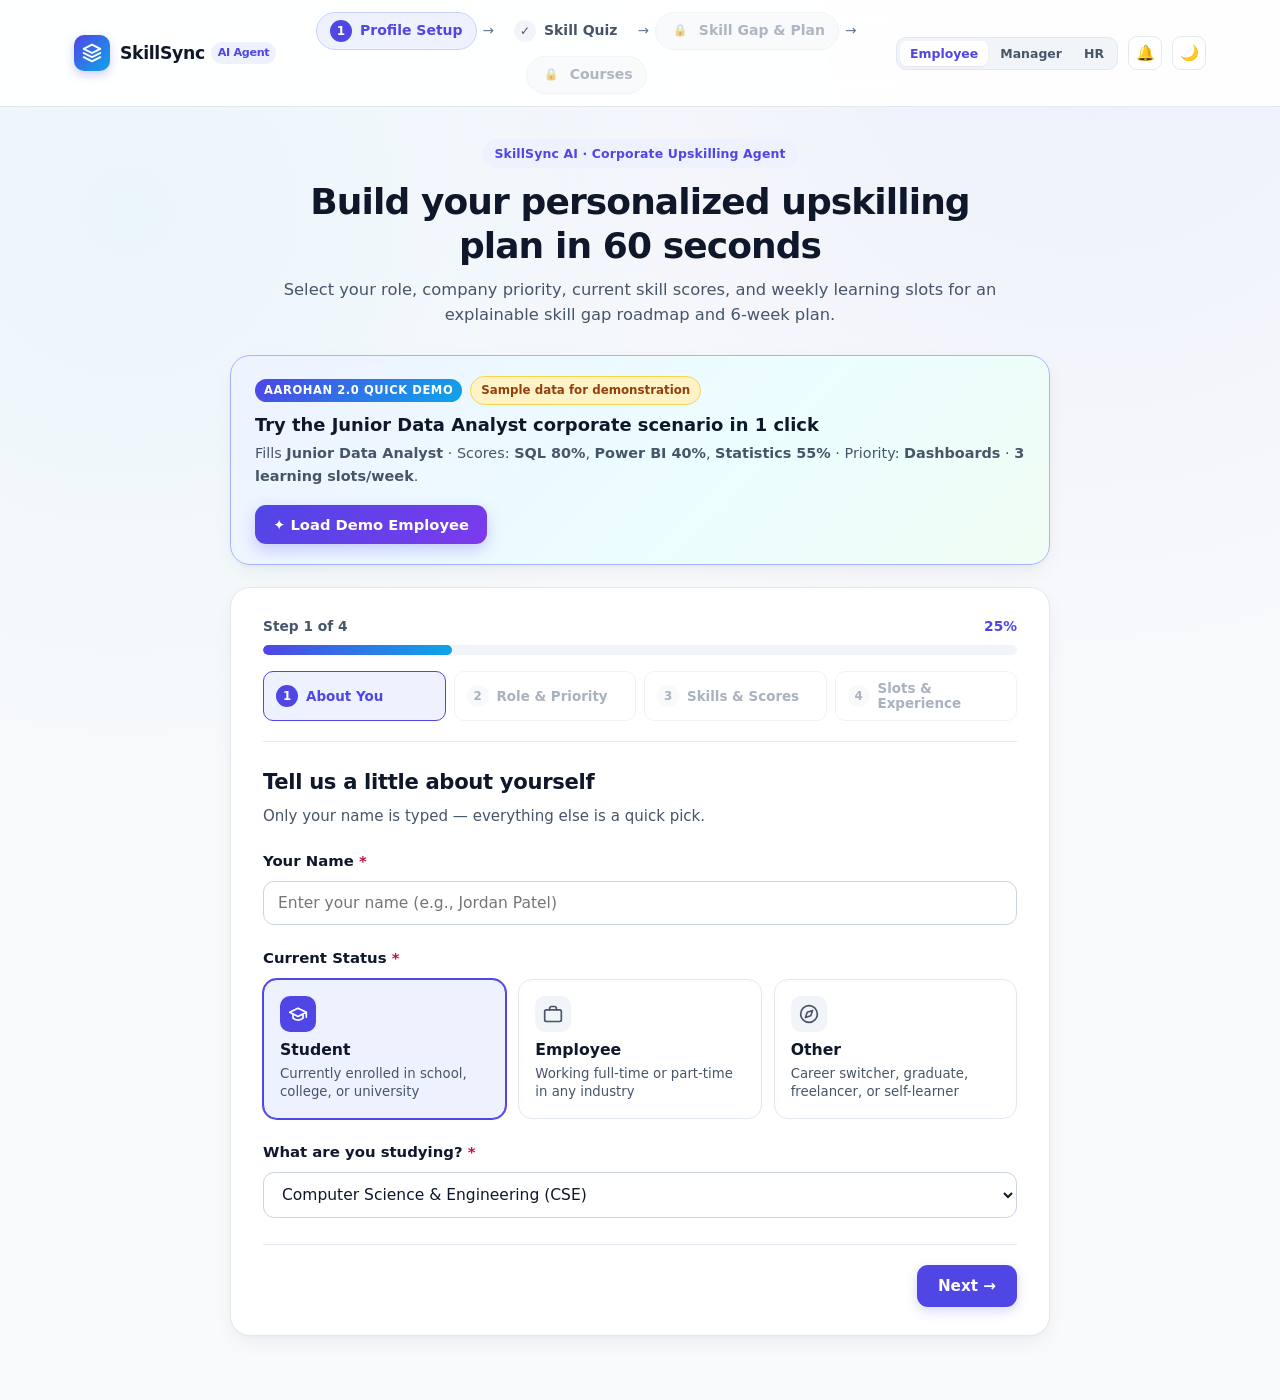
==== commit 5e528eb6: "c" ====
--- a/index.html
+++ b/index.html
@@ -38,7 +38,7 @@
             ✦ Load Demo Employee
           </button>
           <a href="quiz.html" id="btn-verify-skills-top" class="btn-secondary" hidden>
-            ✓ Verify my skills
+            Start Diagnostic Tests →
           </a>
           <a href="analyzer.html" id="btn-demo-go-gap" class="btn-primary" hidden>
             View Skill Gap &amp; Plan →
@@ -199,9 +199,6 @@
               ← Back
             </button>
             <div class="wizard-footer-spacer"></div>
-            <button type="button" id="btn-save-and-verify" class="btn-secondary" hidden>
-              ✓ Save &amp; Verify my skills
-            </button>
             <button type="button" id="btn-next" class="btn-primary">
               Next →
             </button>
--- a/css/styles.css
+++ b/css/styles.css
@@ -2396,3 +2396,1322 @@
     grid-template-columns: 1fr;
   }
 }
+
+/* ==========================================================================
+   Stage 2 & Mandatory Diagnostic Gate UI:
+   Locked Nav Links, Role Switcher, Notifications, Quiz, Timer, Dashboard, Dark Mode
+   ========================================================================== */
+
+.toast-warning {
+  background: #b45309;
+  color: #ffffff;
+}
+
+.toast-error {
+  background: #be123c;
+  color: #ffffff;
+}
+
+/* Locked stepper link & locked buttons */
+.stepper-link.is-locked {
+  opacity: 0.52;
+  cursor: not-allowed;
+  color: var(--text-muted);
+  background: var(--surface-subtle);
+  border-color: var(--border);
+  user-select: none;
+}
+
+.stepper-link.is-locked:hover {
+  background: var(--surface-subtle);
+  color: var(--text-muted);
+}
+
+.stepper-link.is-locked .stepper-num {
+  background: transparent;
+  color: var(--text-muted);
+  font-size: 0.72rem;
+}
+
+.btn-primary.is-locked {
+  opacity: 0.52;
+  cursor: not-allowed;
+  box-shadow: none;
+  transform: none;
+}
+
+/* Role switcher, notifications, icon buttons */
+.nav-role-switcher {
+  display: inline-flex;
+  align-items: center;
+  padding: 3px;
+  border-radius: 10px;
+  background: var(--surface-subtle);
+  border: 1px solid var(--border);
+  gap: 2px;
+}
+
+.role-switch-btn {
+  padding: 5px 10px;
+  border-radius: 7px;
+  border: none;
+  background: transparent;
+  color: var(--text-secondary);
+  font-size: 0.78rem;
+  font-weight: 700;
+  cursor: pointer;
+  transition: all 0.14s ease;
+}
+
+.role-switch-btn:hover {
+  color: var(--text);
+}
+
+.role-switch-btn.is-active {
+  background: var(--surface);
+  color: var(--primary);
+  box-shadow: var(--shadow-sm);
+}
+
+.icon-btn {
+  position: relative;
+  width: 34px;
+  height: 34px;
+  border-radius: 9px;
+  border: 1px solid var(--border);
+  background: var(--surface);
+  color: var(--text);
+  display: grid;
+  place-items: center;
+  cursor: pointer;
+  font-size: 0.95rem;
+}
+
+.icon-btn:hover {
+  background: var(--surface-subtle);
+}
+
+.notif-wrapper {
+  position: relative;
+}
+
+.notif-badge {
+  position: absolute;
+  top: -5px;
+  right: -5px;
+  min-width: 17px;
+  height: 17px;
+  padding: 0 4px;
+  border-radius: 999px;
+  background: #e11d48;
+  color: #ffffff;
+  font-size: 0.68rem;
+  font-weight: 800;
+  display: grid;
+  place-items: center;
+}
+
+.notif-dropdown {
+  position: absolute;
+  right: 0;
+  top: calc(100% + 8px);
+  width: 320px;
+  max-width: 90vw;
+  padding: 14px;
+  z-index: 60;
+  box-shadow: var(--shadow-md);
+}
+
+.notif-dropdown-header {
+  display: flex;
+  align-items: center;
+  justify-content: space-between;
+  margin-bottom: 10px;
+  padding-bottom: 8px;
+  border-bottom: 1px solid var(--border);
+  font-size: 0.86rem;
+}
+
+.btn-link-xs {
+  background: none;
+  border: none;
+  color: var(--primary);
+  font-size: 0.78rem;
+  font-weight: 700;
+  cursor: pointer;
+}
+
+.notif-list {
+  display: flex;
+  flex-direction: column;
+  gap: 8px;
+  max-height: 260px;
+  overflow-y: auto;
+}
+
+.notif-empty {
+  margin: 8px 0;
+  font-size: 0.84rem;
+  color: var(--text-muted);
+}
+
+.notif-item {
+  padding: 9px 10px;
+  border-radius: 9px;
+  border: 1px solid var(--border);
+  background: var(--surface-subtle);
+  font-size: 0.82rem;
+}
+
+.notif-item.is-unread {
+  border-color: #a5b4fc;
+  background: var(--primary-soft);
+}
+
+.notif-item p {
+  margin: 4px 0 0;
+  color: var(--text);
+}
+
+.notif-item-top {
+  display: flex;
+  justify-content: space-between;
+  align-items: center;
+  gap: 6px;
+}
+
+.notif-type-tag {
+  font-size: 0.7rem;
+  font-weight: 800;
+  text-transform: uppercase;
+  color: var(--primary);
+}
+
+.notif-time {
+  font-size: 0.72rem;
+  color: var(--text-muted);
+}
+
+/* Verified level pills */
+.ver-mini-pill {
+  display: inline-flex;
+  align-items: center;
+  padding: 2px 8px;
+  border-radius: 999px;
+  font-size: 0.74rem;
+  font-weight: 700;
+}
+
+.ver-mini-pill.level-expert,
+.level-badge-lg.level-expert {
+  background: var(--strong-bg);
+  color: var(--strong-fg);
+  border: 1px solid var(--strong-border);
+}
+
+.ver-mini-pill.level-intermediate,
+.level-badge-lg.level-intermediate {
+  background: var(--primary-soft);
+  color: var(--primary);
+  border: 1px solid #c7d2fe;
+}
+
+.ver-mini-pill.level-beginner,
+.level-badge-lg.level-beginner {
+  background: var(--warn-bg);
+  color: var(--warn-fg);
+  border: 1px solid var(--warn-border);
+}
+
+.ver-mini-pill.level-unverified {
+  background: var(--surface-subtle);
+  color: var(--text-muted);
+  border: 1px solid var(--border);
+}
+
+.level-badge-lg {
+  padding: 7px 16px;
+  border-radius: 999px;
+  font-size: 0.95rem;
+  font-weight: 800;
+}
+
+.roadmap-ver-row {
+  display: flex;
+  align-items: center;
+  gap: 10px;
+  flex-wrap: wrap;
+  margin-top: 6px;
+}
+
+.roadmap-quiz-link {
+  font-size: 0.78rem;
+  font-weight: 700;
+  color: var(--primary);
+  text-decoration: none;
+}
+
+.roadmap-quiz-link:hover {
+  text-decoration: underline;
+}
+
+.btn-diagnostic-inline {
+  font-size: 0.76rem;
+  padding: 5px 10px;
+}
+
+/* Gate Progress Card & Checklist */
+.gate-progress-card {
+  padding: 20px 24px;
+  margin-bottom: 18px;
+  border-color: #c7d2fe;
+}
+
+.gate-progress-top {
+  display: flex;
+  align-items: center;
+  justify-content: space-between;
+  gap: 12px;
+  margin-bottom: 10px;
+  flex-wrap: wrap;
+}
+
+.gate-progress-label {
+  margin: 3px 0 0;
+  font-size: 1.12rem;
+}
+
+.gate-progress-pct {
+  padding: 5px 12px;
+  border-radius: 999px;
+  font-size: 0.84rem;
+  font-weight: 800;
+  background: var(--surface-subtle);
+  color: var(--text-secondary);
+  border: 1px solid var(--border);
+}
+
+.gate-progress-pct.gate-cleared {
+  background: var(--strong-bg);
+  color: var(--strong-fg);
+  border-color: var(--strong-border);
+}
+
+.gate-hint {
+  margin: 10px 0 0;
+  font-size: 0.87rem;
+  color: var(--text-secondary);
+}
+
+.gate-cleared-banner {
+  margin-top: 14px;
+  padding: 12px 16px;
+  border-radius: 12px;
+  background: var(--strong-bg);
+  border: 1px solid var(--strong-border);
+  color: var(--strong-fg);
+  display: flex;
+  align-items: center;
+  justify-content: space-between;
+  gap: 12px;
+  flex-wrap: wrap;
+  font-weight: 700;
+  font-size: 0.92rem;
+}
+
+.gate-status-pill {
+  display: inline-flex;
+  align-items: center;
+  gap: 5px;
+  padding: 3px 9px;
+  border-radius: 999px;
+  font-size: 0.74rem;
+  font-weight: 700;
+}
+
+.gate-status-pill.gate-completed {
+  background: var(--strong-bg);
+  color: var(--strong-fg);
+  border: 1px solid var(--strong-border);
+}
+
+.gate-status-pill.gate-in-progress {
+  background: var(--primary-soft);
+  color: var(--primary);
+  border: 1px solid #c7d2fe;
+}
+
+.gate-status-pill.gate-pending {
+  background: var(--warn-bg);
+  color: var(--warn-fg);
+  border: 1px solid var(--warn-border);
+}
+
+/* Quiz Page */
+.quiz-queue-card,
+.quiz-stage-card,
+.quiz-history-card {
+  padding: 22px 24px;
+  margin-bottom: 18px;
+}
+
+.toggle-switch-label {
+  display: inline-flex;
+  align-items: center;
+  gap: 8px;
+  font-size: 0.83rem;
+  font-weight: 600;
+  color: var(--text-secondary);
+  cursor: pointer;
+}
+
+.quiz-skill-queue {
+  display: flex;
+  flex-wrap: wrap;
+  gap: 10px;
+}
+
+.quiz-queue-btn {
+  display: inline-flex;
+  align-items: center;
+  gap: 8px;
+  padding: 9px 14px;
+  border-radius: 12px;
+  border: 1.5px solid var(--border);
+  background: var(--surface);
+  color: var(--text);
+  font-weight: 600;
+  font-size: 0.88rem;
+  cursor: pointer;
+  transition: all 0.14s ease;
+}
+
+.quiz-queue-btn:hover:not(:disabled) {
+  border-color: var(--primary);
+  background: var(--primary-soft);
+}
+
+.quiz-queue-btn.is-active {
+  border-color: var(--primary);
+  background: var(--primary-soft);
+  box-shadow: 0 0 0 1px var(--primary);
+}
+
+.quiz-queue-btn.is-gate-done {
+  border-color: var(--strong-border);
+}
+
+.quiz-queue-btn:disabled {
+  opacity: 0.68;
+  cursor: not-allowed;
+}
+
+.gate-required-dot {
+  font-size: 0.78rem;
+}
+
+.quiz-loading {
+  padding: 36px;
+  text-align: center;
+  color: var(--text-secondary);
+  font-weight: 600;
+}
+
+.quiz-intro-box {
+  max-width: 640px;
+  margin: 10px auto;
+  text-align: center;
+  padding: 12px;
+}
+
+.quiz-intro-box h2 {
+  margin: 10px 0 8px;
+  font-size: 1.4rem;
+}
+
+.quiz-intro-box p {
+  color: var(--text-secondary);
+  margin: 0 0 12px;
+}
+
+.quiz-timer-hint,
+.quiz-prev-note,
+.quiz-gate-note {
+  font-size: 0.88rem;
+}
+
+.quiz-gate-note,
+.gate-lock-note {
+  color: var(--warn-fg);
+  font-weight: 600;
+  font-size: 0.84rem;
+}
+
+.quiz-active-wrap {
+  display: flex;
+  flex-direction: column;
+  gap: 14px;
+}
+
+.quiz-tab-warning {
+  padding: 10px 14px;
+  border-radius: 10px;
+  background: var(--missing-bg);
+  border: 1px solid var(--missing-border);
+  color: var(--missing-fg);
+  font-weight: 700;
+  font-size: 0.88rem;
+}
+
+.quiz-top-meta {
+  display: flex;
+  align-items: center;
+  gap: 10px;
+  flex-wrap: wrap;
+}
+
+.quiz-skill-pill {
+  padding: 4px 11px;
+  border-radius: 999px;
+  background: var(--primary-soft);
+  color: var(--primary);
+  font-weight: 700;
+  font-size: 0.8rem;
+}
+
+.quiz-diff-pill {
+  padding: 4px 11px;
+  border-radius: 999px;
+  font-weight: 700;
+  font-size: 0.78rem;
+}
+
+.quiz-diff-pill.diff-easy {
+  background: var(--strong-bg);
+  color: var(--strong-fg);
+}
+
+.quiz-diff-pill.diff-hard {
+  background: var(--warn-bg);
+  color: var(--warn-fg);
+}
+
+.quiz-counter {
+  margin-left: auto;
+  font-size: 0.84rem;
+  font-weight: 700;
+  color: var(--text-secondary);
+}
+
+.quiz-timer {
+  display: flex;
+  align-items: center;
+  gap: 12px;
+}
+
+.quiz-timer-label {
+  font-size: 0.82rem;
+  font-weight: 700;
+  color: var(--text-secondary);
+  min-width: 112px;
+  font-variant-numeric: tabular-nums;
+}
+
+.quiz-timer-label.is-urgent {
+  color: var(--missing-fg);
+}
+
+.quiz-timer-track {
+  flex: 1;
+  height: 6px;
+  border-radius: 999px;
+  background: var(--surface-subtle);
+  overflow: hidden;
+}
+
+.quiz-timer-fill {
+  height: 100%;
+  border-radius: 999px;
+  background: var(--primary);
+  transition: width 0.35s linear;
+}
+
+.quiz-timer-fill.is-urgent {
+  background: #e11d48;
+}
+
+.quiz-question-text {
+  margin: 4px 0 2px;
+  font-size: 1.15rem;
+  line-height: 1.45;
+}
+
+.quiz-options-list {
+  display: flex;
+  flex-direction: column;
+  gap: 10px;
+}
+
+.quiz-option-btn {
+  display: flex;
+  align-items: center;
+  gap: 12px;
+  padding: 13px 16px;
+  border-radius: 12px;
+  border: 1.5px solid var(--border);
+  background: var(--surface);
+  color: var(--text);
+  text-align: left;
+  font-size: 0.94rem;
+  font-weight: 600;
+  cursor: pointer;
+  transition: all 0.14s ease;
+}
+
+.quiz-option-btn:hover:not(:disabled) {
+  border-color: var(--primary);
+  background: var(--primary-soft);
+}
+
+.quiz-option-btn.is-selected {
+  border-color: var(--primary);
+  background: var(--primary-soft);
+}
+
+.quiz-option-btn.is-correct {
+  border-color: var(--strong-border);
+  background: var(--strong-bg);
+  color: var(--strong-fg);
+}
+
+.quiz-option-btn.is-wrong {
+  border-color: var(--missing-border);
+  background: var(--missing-bg);
+  color: var(--missing-fg);
+}
+
+.quiz-option-btn:disabled {
+  cursor: default;
+}
+
+.quiz-option-key {
+  width: 26px;
+  height: 26px;
+  border-radius: 7px;
+  background: var(--surface-subtle);
+  color: var(--text-secondary);
+  display: grid;
+  place-items: center;
+  font-size: 0.78rem;
+  font-weight: 800;
+  flex-shrink: 0;
+}
+
+.quiz-feedback {
+  padding: 12px 16px;
+  border-radius: 11px;
+  font-size: 0.9rem;
+  display: flex;
+  flex-direction: column;
+  gap: 4px;
+}
+
+.quiz-feedback.is-correct {
+  background: var(--strong-bg);
+  border: 1px solid var(--strong-border);
+  color: var(--strong-fg);
+}
+
+.quiz-feedback.is-wrong {
+  background: var(--missing-bg);
+  border: 1px solid var(--missing-border);
+  color: var(--missing-fg);
+}
+
+.quiz-actions-row {
+  display: flex;
+  align-items: center;
+  justify-content: space-between;
+  gap: 12px;
+  flex-wrap: wrap;
+  padding-top: 8px;
+  border-top: 1px solid var(--border);
+}
+
+.quiz-kbd-hint {
+  font-size: 0.8rem;
+  color: var(--text-muted);
+}
+
+.quiz-result-card {
+  display: flex;
+  flex-direction: column;
+  gap: 16px;
+}
+
+.quiz-result-top {
+  display: flex;
+  align-items: center;
+  justify-content: space-between;
+  gap: 12px;
+  flex-wrap: wrap;
+}
+
+.quiz-result-top h2 {
+  margin: 6px 0 0;
+  font-size: 1.5rem;
+}
+
+.quiz-breakdown-grid {
+  display: grid;
+  grid-template-columns: repeat(3, 1fr);
+  gap: 12px;
+}
+
+.quiz-break-box {
+  padding: 14px 16px;
+  border-radius: 12px;
+  background: var(--surface-subtle);
+  border: 1px solid var(--border);
+}
+
+.quiz-break-box span {
+  display: block;
+  font-size: 0.76rem;
+  font-weight: 700;
+  text-transform: uppercase;
+  color: var(--text-muted);
+}
+
+.quiz-break-box strong {
+  display: block;
+  margin-top: 4px;
+  font-size: 1.25rem;
+}
+
+.quiz-self-vs-verified {
+  padding: 10px 14px;
+  border-radius: 10px;
+  background: var(--primary-soft);
+  border: 1px solid #c7d2fe;
+  font-size: 0.9rem;
+}
+
+.quiz-tab-warn-note {
+  padding: 9px 14px;
+  border-radius: 10px;
+  background: var(--warn-bg);
+  border: 1px solid var(--warn-border);
+  color: var(--warn-fg);
+  font-weight: 700;
+  font-size: 0.86rem;
+}
+
+.quiz-level-meaning {
+  margin: 0;
+  color: var(--text-secondary);
+}
+
+.quiz-replan-banner {
+  padding: 12px 14px;
+  border-radius: 10px;
+  background: var(--surface-subtle);
+  border: 1px solid var(--border);
+  font-size: 0.88rem;
+}
+
+.quiz-result-actions {
+  display: flex;
+  align-items: center;
+  gap: 12px;
+  flex-wrap: wrap;
+  padding-top: 8px;
+  border-top: 1px solid var(--border);
+}
+
+/* Tables & Re-plan Logs */
+.table-scroll {
+  width: 100%;
+  overflow-x: auto;
+}
+
+.data-table {
+  width: 100%;
+  border-collapse: collapse;
+  font-size: 0.87rem;
+}
+
+.data-table th,
+.data-table td {
+  padding: 10px 12px;
+  text-align: left;
+  border-bottom: 1px solid var(--border);
+  vertical-align: middle;
+}
+
+.data-table th {
+  font-size: 0.76rem;
+  font-weight: 700;
+  text-transform: uppercase;
+  letter-spacing: 0.04em;
+  color: var(--text-muted);
+  background: var(--surface-subtle);
+}
+
+.compact-table th,
+.compact-table td {
+  padding: 7px 10px;
+  font-size: 0.82rem;
+}
+
+.replan-history-card {
+  padding: 22px 24px;
+  margin-top: 20px;
+}
+
+.replan-list {
+  display: flex;
+  flex-direction: column;
+  gap: 10px;
+}
+
+.replan-entry {
+  padding: 12px 14px;
+  border-radius: 10px;
+  border: 1px solid var(--border);
+  background: var(--surface-subtle);
+}
+
+.replan-entry-top {
+  display: flex;
+  justify-content: space-between;
+  align-items: center;
+  gap: 10px;
+  flex-wrap: wrap;
+}
+
+.replan-date {
+  font-size: 0.76rem;
+  color: var(--text-muted);
+}
+
+.replan-entry p {
+  margin: 5px 0 0;
+  font-size: 0.85rem;
+  color: var(--text-secondary);
+}
+
+.muted-note {
+  color: var(--text-muted);
+  font-size: 0.84rem;
+}
+
+/* Manager & HR Dashboard */
+.dash-kpi-grid {
+  display: grid;
+  grid-template-columns: repeat(5, 1fr);
+  gap: 14px;
+  margin-bottom: 20px;
+}
+
+.kpi-alert {
+  color: var(--missing-fg);
+}
+
+.hr-extras-grid {
+  display: grid;
+  grid-template-columns: 1fr 1.25fr;
+  gap: 18px;
+  margin-bottom: 20px;
+}
+
+.hr-roi-card,
+.hr-priority-card,
+.heatmap-card,
+.perf-table-card,
+.detail-panel-card,
+.nudge-log-card {
+  padding: 22px 24px;
+  margin-bottom: 20px;
+}
+
+.roi-metrics-grid {
+  display: grid;
+  grid-template-columns: repeat(3, 1fr);
+  gap: 12px;
+}
+
+.roi-stat {
+  padding: 14px;
+  border-radius: 12px;
+  background: var(--surface-subtle);
+  border: 1px solid var(--border);
+}
+
+.roi-stat span {
+  display: block;
+  font-size: 0.75rem;
+  font-weight: 700;
+  text-transform: uppercase;
+  color: var(--text-muted);
+}
+
+.roi-stat strong {
+  display: block;
+  margin-top: 4px;
+  font-size: 1.35rem;
+}
+
+.priority-weight-list {
+  display: grid;
+  grid-template-columns: repeat(auto-fill, minmax(220px, 1fr));
+  gap: 10px;
+}
+
+.priority-weight-row {
+  display: flex;
+  align-items: center;
+  justify-content: space-between;
+  gap: 8px;
+  padding: 8px 11px;
+  border-radius: 10px;
+  border: 1px solid var(--border);
+  background: var(--surface-subtle);
+  font-size: 0.83rem;
+}
+
+.priority-weight-row.is-active {
+  border-color: #a5b4fc;
+  background: var(--primary-soft);
+}
+
+.priority-check-label {
+  display: inline-flex;
+  align-items: center;
+  gap: 6px;
+  font-weight: 600;
+  cursor: pointer;
+}
+
+.priority-weight-select-wrap {
+  display: inline-flex;
+  align-items: center;
+  gap: 5px;
+  font-size: 0.76rem;
+}
+
+.dash-charts-grid {
+  display: grid;
+  grid-template-columns: 1fr 1fr;
+  gap: 18px;
+  margin-bottom: 20px;
+}
+
+.dash-svg-chart {
+  width: 100%;
+  height: auto;
+}
+
+.svg-grid-line {
+  stroke: var(--border);
+  stroke-width: 1;
+}
+
+.svg-axis-text {
+  fill: var(--text-muted);
+  font-size: 10.5px;
+  font-weight: 600;
+}
+
+.svg-value-text {
+  fill: var(--text);
+  font-size: 11px;
+  font-weight: 700;
+}
+
+.svg-label-text {
+  fill: var(--text-secondary);
+  font-size: 11px;
+  font-weight: 600;
+}
+
+.svg-bar-track {
+  fill: var(--surface-subtle);
+}
+
+.chart-empty-note {
+  padding: 28px;
+  text-align: center;
+  color: var(--text-muted);
+  font-size: 0.88rem;
+}
+
+/* Heatmap */
+.heatmap-legend {
+  display: flex;
+  align-items: center;
+  gap: 12px;
+  flex-wrap: wrap;
+  font-size: 0.78rem;
+  font-weight: 600;
+  color: var(--text-secondary);
+}
+
+.heat-legend-item {
+  display: inline-flex;
+  align-items: center;
+  gap: 5px;
+}
+
+.heat-swatch {
+  width: 12px;
+  height: 12px;
+  border-radius: 3px;
+  display: inline-block;
+}
+
+.heatmap-table {
+  width: 100%;
+  border-collapse: separate;
+  border-spacing: 4px;
+  font-size: 0.8rem;
+}
+
+.heatmap-table th {
+  padding: 6px 8px;
+  text-align: center;
+  font-size: 0.74rem;
+  color: var(--text-secondary);
+}
+
+.heatmap-table th.heatmap-emp-name {
+  text-align: left;
+  white-space: nowrap;
+  font-weight: 700;
+  color: var(--text);
+}
+
+.heatmap-table th.is-prio-col {
+  color: var(--primary);
+}
+
+.prio-star {
+  color: #f59e0b;
+}
+
+.heatmap-row {
+  cursor: pointer;
+}
+
+.heatmap-row.is-selected-row .heatmap-emp-name {
+  color: var(--primary);
+  text-decoration: underline;
+}
+
+.heat-cell {
+  text-align: center;
+  padding: 7px 6px;
+  border-radius: 7px;
+  cursor: pointer;
+  min-width: 58px;
+}
+
+.heat-cell-lvl {
+  display: block;
+  font-weight: 800;
+  font-size: 0.78rem;
+}
+
+.heat-cell-pct {
+  display: block;
+  font-size: 0.7rem;
+  opacity: 0.9;
+}
+
+.heat-expert {
+  background: var(--strong-bg);
+  color: var(--strong-fg);
+  border: 1px solid var(--strong-border);
+}
+
+.heat-intermediate {
+  background: var(--primary-soft);
+  color: var(--primary);
+  border: 1px solid #c7d2fe;
+}
+
+.heat-beginner {
+  background: var(--warn-bg);
+  color: var(--warn-fg);
+  border: 1px solid var(--warn-border);
+}
+
+.heat-unverified {
+  background: var(--surface-subtle);
+  color: var(--text-muted);
+  border: 1px solid var(--border);
+}
+
+/* Performance Table & Gate Tags */
+.table-filters-bar {
+  display: flex;
+  align-items: center;
+  gap: 8px;
+  flex-wrap: wrap;
+}
+
+.input-compact {
+  padding: 7px 10px;
+  border-radius: 9px;
+  border: 1px solid var(--border-strong);
+  background: var(--surface);
+  color: var(--text);
+  font-size: 0.84rem;
+}
+
+.sort-header-btn {
+  background: none;
+  border: none;
+  padding: 0;
+  font: inherit;
+  color: inherit;
+  text-transform: inherit;
+  letter-spacing: inherit;
+  cursor: pointer;
+  white-space: nowrap;
+}
+
+.row-name-btn {
+  background: none;
+  border: none;
+  padding: 0;
+  font-weight: 700;
+  color: var(--primary);
+  cursor: pointer;
+  text-align: left;
+}
+
+.row-name-btn:hover {
+  text-decoration: underline;
+}
+
+.perf-row.is-selected-row {
+  background: var(--primary-soft);
+}
+
+.table-empty-cell {
+  text-align: center;
+  padding: 24px;
+  color: var(--text-muted);
+}
+
+.table-actions-cell {
+  display: flex;
+  align-items: center;
+  gap: 6px;
+  flex-wrap: wrap;
+}
+
+.btn-xs {
+  padding: 4px 9px;
+  border-radius: 7px;
+  border: 1px solid var(--primary);
+  background: var(--primary);
+  color: #ffffff;
+  font-size: 0.74rem;
+  font-weight: 700;
+  cursor: pointer;
+  white-space: nowrap;
+}
+
+.btn-xs-outline {
+  background: transparent;
+  color: var(--primary);
+  border-color: #c7d2fe;
+}
+
+.btn-xs-warn {
+  background: var(--warn-bg);
+  color: var(--warn-fg);
+  border-color: var(--warn-border);
+}
+
+.emp-status-pill {
+  display: inline-flex;
+  padding: 3px 9px;
+  border-radius: 999px;
+  font-size: 0.74rem;
+  font-weight: 700;
+  white-space: nowrap;
+}
+
+.emp-status-pill.status-on-track {
+  background: var(--strong-bg);
+  color: var(--strong-fg);
+}
+
+.emp-status-pill.status-behind {
+  background: var(--warn-bg);
+  color: var(--warn-fg);
+}
+
+.emp-status-pill.status-at-risk {
+  background: var(--missing-bg);
+  color: var(--missing-fg);
+}
+
+.gate-status-wrap {
+  display: inline-flex;
+  align-items: center;
+  gap: 5px;
+  flex-wrap: wrap;
+}
+
+.gate-badge {
+  display: inline-flex;
+  align-items: center;
+  padding: 3px 8px;
+  border-radius: 999px;
+  font-size: 0.73rem;
+  font-weight: 700;
+  white-space: nowrap;
+}
+
+.gate-badge-cleared {
+  background: var(--strong-bg);
+  color: var(--strong-fg);
+  border: 1px solid var(--strong-border);
+}
+
+.gate-badge-progress {
+  background: var(--primary-soft);
+  color: var(--primary);
+  border: 1px solid #c7d2fe;
+}
+
+.gate-badge-not-started {
+  background: var(--surface-subtle);
+  color: var(--text-secondary);
+  border: 1px solid var(--border);
+}
+
+.gate-badge-pending {
+  background: var(--missing-bg);
+  color: var(--missing-fg);
+  border: 1px solid var(--missing-border);
+}
+
+.tab-switch-flag {
+  display: inline-flex;
+  align-items: center;
+  padding: 2px 7px;
+  border-radius: 999px;
+  background: var(--warn-bg);
+  color: var(--warn-fg);
+  border: 1px solid var(--warn-border);
+  font-size: 0.74rem;
+  font-weight: 700;
+}
+
+/* Detail panel */
+.detail-charts-grid,
+.detail-lists-grid {
+  display: grid;
+  grid-template-columns: 1fr 1fr;
+  gap: 16px;
+  margin-bottom: 16px;
+}
+
+.detail-subcard {
+  padding: 16px;
+  border-radius: var(--radius-md);
+  border: 1px solid var(--border);
+  background: var(--surface-subtle);
+}
+
+.detail-subcard h3 {
+  margin: 0 0 10px;
+  font-size: 0.98rem;
+}
+
+.detail-plan-item {
+  display: flex;
+  align-items: flex-start;
+  gap: 10px;
+  padding: 8px 0;
+  border-bottom: 1px solid var(--border);
+}
+
+.detail-course-list {
+  margin-top: 10px;
+  display: flex;
+  flex-direction: column;
+  gap: 6px;
+}
+
+.detail-course-row {
+  display: flex;
+  justify-content: space-between;
+  align-items: center;
+  gap: 8px;
+  font-size: 0.82rem;
+}
+
+/* Dark theme overrides */
+[data-theme="dark"] {
+  --bg: #0b1120;
+  --surface: #111827;
+  --surface-subtle: #1e293b;
+  --surface-indigo: #1e1b4b;
+  --border: #334155;
+  --border-strong: #475569;
+  --text: #f1f5f9;
+  --text-secondary: #cbd5e1;
+  --text-muted: #94a3b8;
+  --primary: #818cf8;
+  --primary-hover: #6366f1;
+  --primary-soft: rgba(99, 102, 241, 0.16);
+  --strong-fg: #34d399;
+  --strong-bg: rgba(16, 185, 129, 0.14);
+  --strong-border: rgba(52, 211, 153, 0.35);
+  --warn-fg: #fbbf24;
+  --warn-bg: rgba(245, 158, 11, 0.14);
+  --warn-border: rgba(251, 191, 36, 0.35);
+  --missing-fg: #fb7185;
+  --missing-bg: rgba(244, 63, 94, 0.14);
+  --missing-border: rgba(251, 113, 133, 0.35);
+}
+
+[data-theme="dark"] .app-navbar {
+  background: rgba(17, 24, 39, 0.92);
+}
+
+[data-theme="dark"] .demo-banner,
+[data-theme="dark"] .ai-insight-card,
+[data-theme="dark"] .role-preview-card,
+[data-theme="dark"] .course-why-box,
+[data-theme="dark"] .plan-week-card,
+[data-theme="dark"] .roadmap-step,
+[data-theme="dark"] .rating-row {
+  background: var(--surface);
+}
+
+@media (max-width: 980px) {
+  .dash-kpi-grid {
+    grid-template-columns: repeat(2, 1fr);
+  }
+  .hr-extras-grid,
+  .dash-charts-grid,
+  .detail-charts-grid,
+  .detail-lists-grid {
+    grid-template-columns: 1fr;
+  }
+}
+
+@media (max-width: 640px) {
+  .dash-kpi-grid,
+  .roi-metrics-grid,
+  .quiz-breakdown-grid {
+    grid-template-columns: 1fr;
+  }
+}
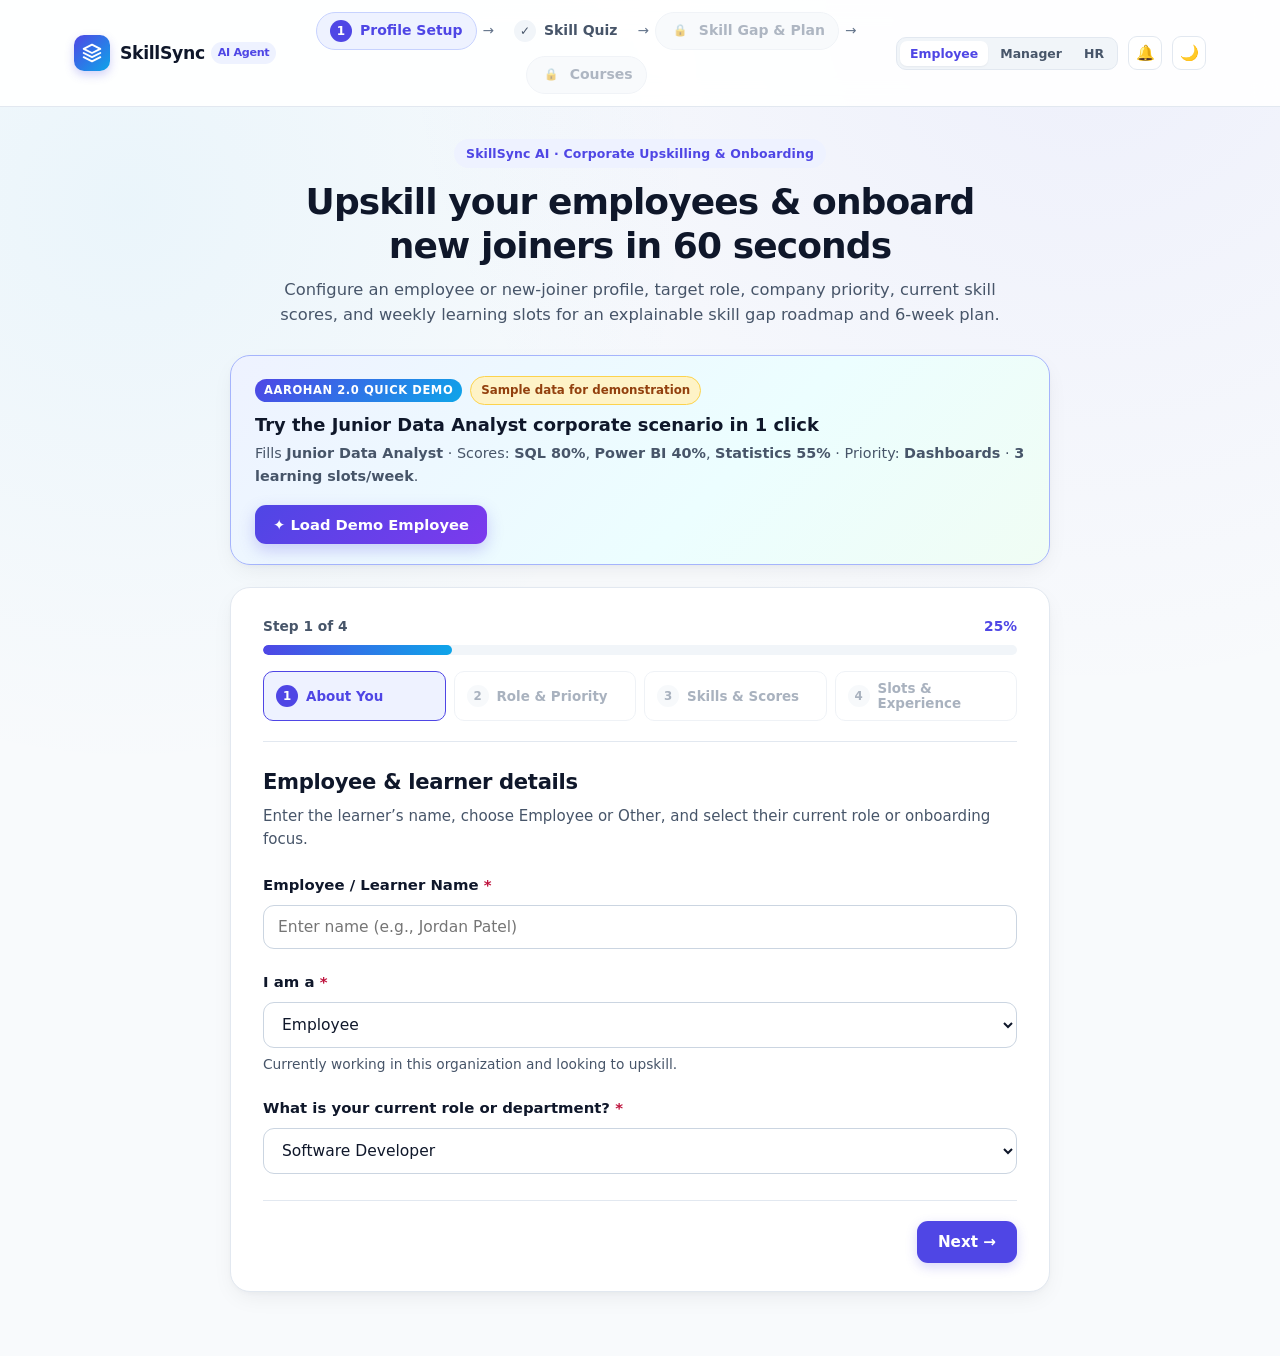
==== commit f0a6377b: "c" ====
--- a/index.html
+++ b/index.html
@@ -11,11 +11,11 @@
 
     <main class="page-shell">
       <section class="hero-intro hero-compact">
-        <div class="hero-badge">SkillSync AI · Corporate Upskilling Agent</div>
-        <h1>Build your personalized upskilling plan in 60 seconds</h1>
+        <div class="hero-badge">SkillSync AI · Corporate Upskilling &amp; Onboarding</div>
+        <h1>Upskill your employees &amp; onboard new joiners in 60 seconds</h1>
         <p class="hero-subtitle">
-          Select your role, company priority, current skill scores, and weekly learning slots
-          for an explainable skill gap roadmap and 6-week plan.
+          Configure an employee or new-joiner profile, target role, company priority, current skill scores,
+          and weekly learning slots for an explainable skill gap roadmap and 6-week plan.
         </p>
       </section>
 
@@ -84,21 +84,21 @@
         </div>
 
         <form id="profile-wizard-form" novalidate>
-          <!-- STEP 1: Name, Status & Conditional Background -->
+          <!-- STEP 1: Name, User Type & Background -->
           <div class="wizard-panel is-active" data-panel="1">
             <div class="panel-heading">
-              <h2>Tell us a little about yourself</h2>
-              <p>Only your name is typed — everything else is a quick pick.</p>
-            </div>
-
-            <div class="form-group">
-              <label for="input-name" class="field-label">Your Name <span class="req">*</span></label>
+              <h2>Employee &amp; learner details</h2>
+              <p>Enter the learner&rsquo;s name, choose Employee or Other, and select their current role or onboarding focus.</p>
+            </div>
+
+            <div class="form-group">
+              <label for="input-name" class="field-label">Employee / Learner Name <span class="req">*</span></label>
               <input
                 type="text"
                 id="input-name"
                 name="name"
                 class="text-input"
-                placeholder="Enter your name (e.g., Jordan Patel)"
+                placeholder="Enter name (e.g., Jordan Patel)"
                 autocomplete="name"
                 maxlength="80"
                 required
@@ -106,29 +106,49 @@
             </div>
 
             <div class="form-group">
-              <span class="field-label">Current Status <span class="req">*</span></span>
-              <div id="status-options" class="option-grid option-grid-3"></div>
+              <label for="select-user-type" class="field-label">I am a <span class="req">*</span></label>
+              <select id="select-user-type" name="userType" class="select-input" required>
+                <option value="employee" selected>Employee</option>
+                <option value="other">Other</option>
+              </select>
+              <p id="user-type-helper" class="field-helper">
+                Currently working in this organization and looking to upskill.
+              </p>
             </div>
 
             <div class="form-group" id="background-group">
               <label for="select-background" id="background-label" class="field-label">
-                What are you studying? <span class="req">*</span>
+                What is your current role or department? <span class="req">*</span>
               </label>
               <select id="select-background" class="select-input" required></select>
             </div>
-          </div>
-
-          <!-- STEP 2: Target Career Role & Company Priority -->
+
+            <div class="form-group" id="previous-field-group" hidden>
+              <label for="input-previous-field" class="field-label">
+                Previous field / background <span class="optional-label">(Optional)</span>
+              </label>
+              <input
+                type="text"
+                id="input-previous-field"
+                name="previousField"
+                class="text-input"
+                placeholder="e.g., Retail, Teaching, Banking"
+                maxlength="80"
+              />
+            </div>
+          </div>
+
+          <!-- STEP 2: Target Role & Company Priority -->
           <div class="wizard-panel" data-panel="2" hidden>
             <div class="panel-heading">
               <h2>Target role &amp; company priority</h2>
-              <p>Choose your role aim and the business priority your upskilling supports.</p>
+              <p>Choose the target role and the company priority this upskilling plan supports.</p>
             </div>
 
             <div class="form-grid-2">
               <div class="form-group">
                 <label for="select-role" class="field-label">
-                  Career Aim / Target Role <span class="req">*</span>
+                  Target Role <span class="req">*</span>
                 </label>
                 <select id="select-role" class="select-input" required></select>
               </div>
--- a/css/styles.css
+++ b/css/styles.css
@@ -1,5 +1,5 @@
 /* ==========================================================================
-   SkillPath AI — Clean, Modern, Card-Based Design System
+   SkillSync AI — Clean, Modern, Card-Based Design System
    ========================================================================== */
 
 :root {
@@ -545,6 +545,19 @@
   color: var(--missing-fg);
 }
 
+.optional-label {
+  font-weight: 500;
+  font-size: 0.84rem;
+  color: var(--text-muted);
+}
+
+.field-helper {
+  margin: 7px 0 0;
+  font-size: 0.86rem;
+  color: var(--text-secondary);
+  line-height: 1.45;
+}
+
 .text-input,
 .select-input {
   width: 100%;
@@ -3558,6 +3571,35 @@
 .emp-status-pill.status-at-risk {
   background: var(--missing-bg);
   color: var(--missing-fg);
+}
+
+.row-name-wrap {
+  display: inline-flex;
+  align-items: center;
+  gap: 8px;
+  flex-wrap: wrap;
+}
+
+.user-type-badge {
+  display: inline-flex;
+  align-items: center;
+  padding: 2px 8px;
+  border-radius: 999px;
+  font-size: 0.71rem;
+  font-weight: 700;
+  white-space: nowrap;
+}
+
+.type-badge-employee {
+  background: var(--primary-soft);
+  color: var(--primary);
+  border: 1px solid #c7d2fe;
+}
+
+.type-badge-other {
+  background: var(--warn-bg);
+  color: var(--warn-fg);
+  border: 1px solid var(--warn-border);
 }
 
 .gate-status-wrap {
